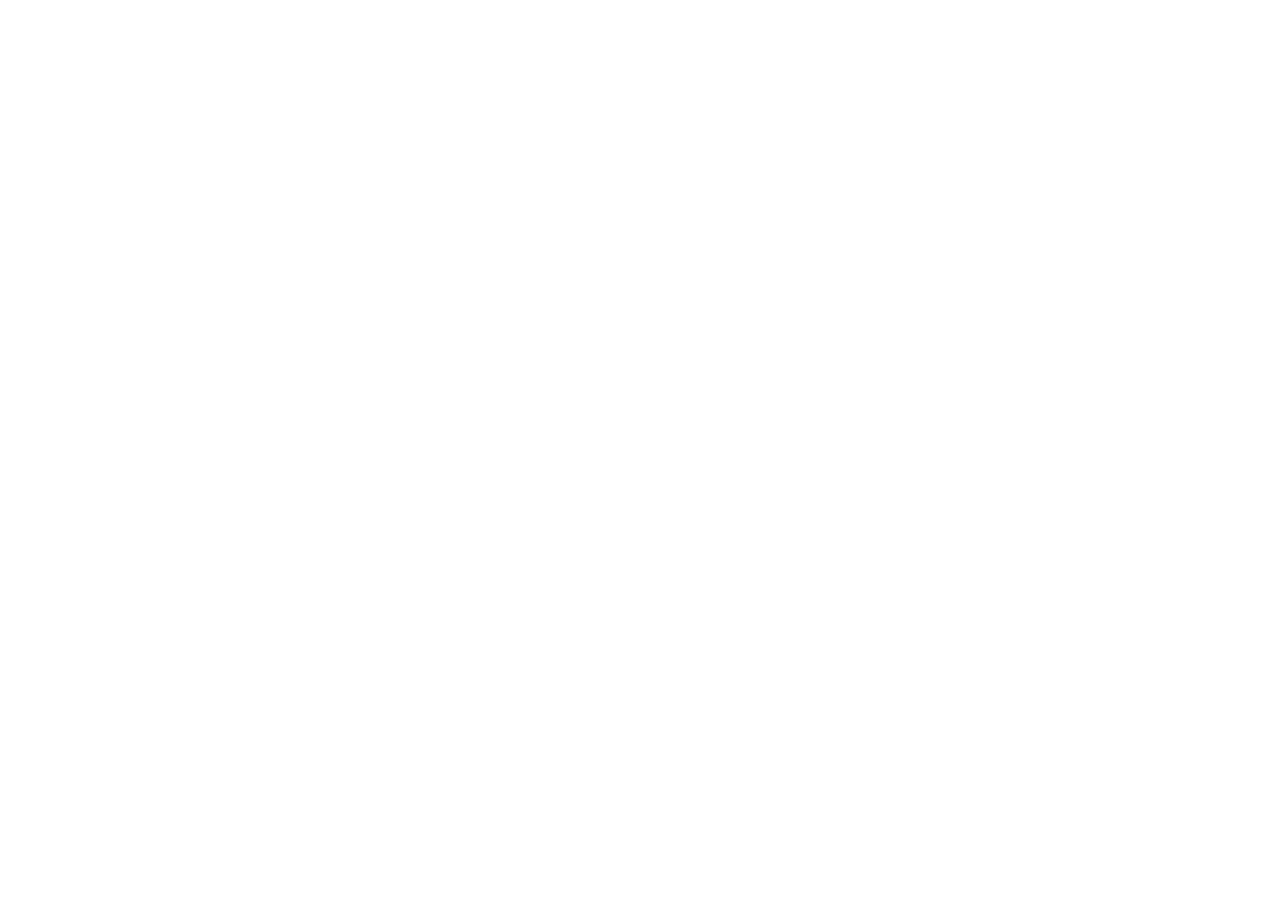
==== index.html @ 245efbb8 "init project" ====
<!DOCTYPE html>
<html lang="zh-CN">
<head>
    <meta charset="UTF-8">
    <meta name="viewport" content="width=device-width, initial-scale=1.0">
    <title>Document</title>
</head>
<body>
    
</body>
</html>
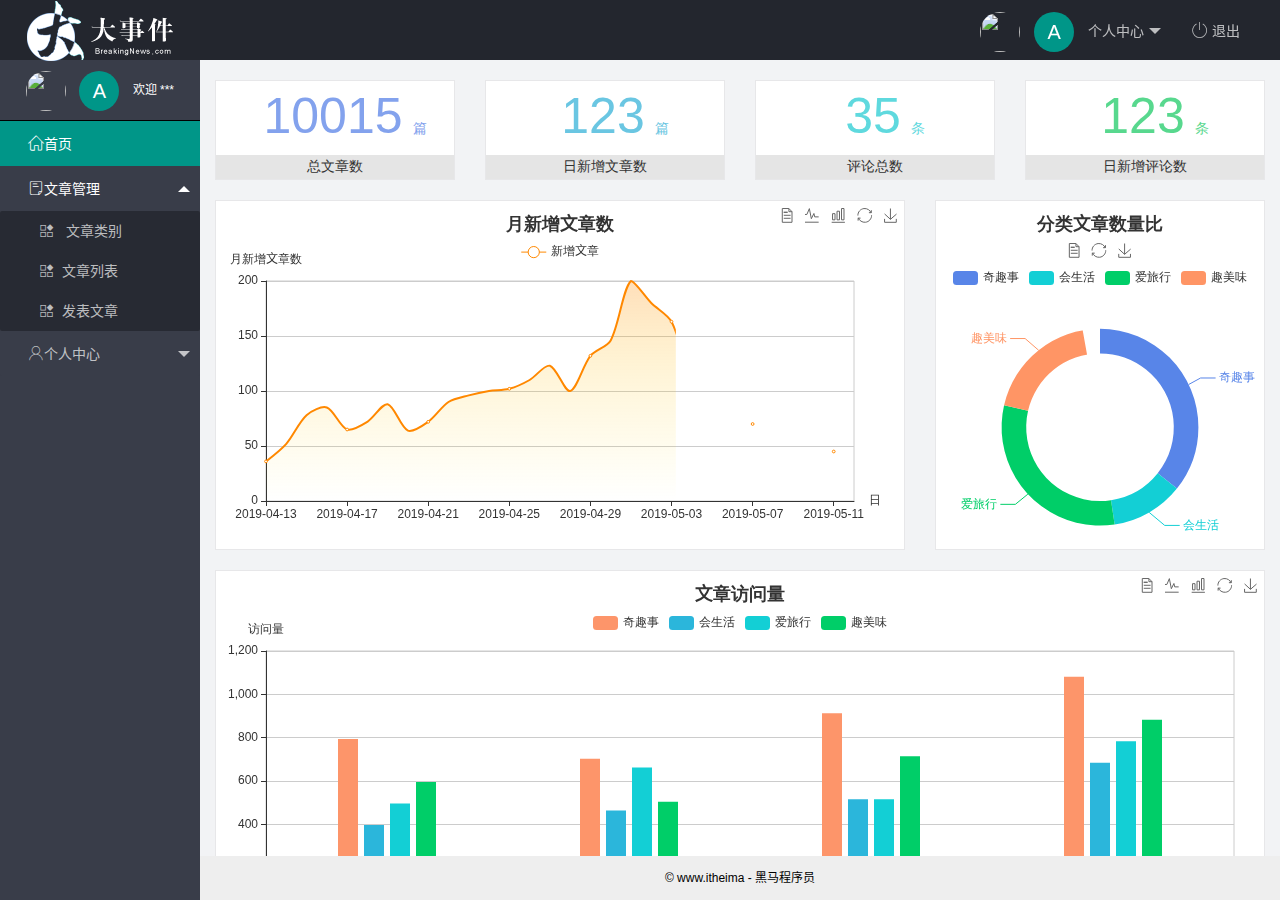
==== commit 6ec7877e: "主页完成" ====
--- a/index.html
+++ b/index.html
@@ -1,11 +1,117 @@
 <!DOCTYPE html>
 <html lang="zh-CN">
-<head>
-    <meta charset="UTF-8">
-    <meta name="viewport" content="width=device-width, initial-scale=1.0">
+  <head>
+    <meta charset="UTF-8" />
+    <meta name="viewport" content="width=device-width, initial-scale=1.0" />
     <title>Document</title>
-</head>
-<body>
-    
-</body>
-</html>+    <link rel="stylesheet" href="/assets/lib/layui/css/layui.css" />
+    <link rel="stylesheet" href="/assets/fonts/iconfont.css" />
+    <link rel="stylesheet" href="/assets/css/index.css" />
+  </head>
+  <body class="layui-layout-body">
+    <div class="layui-layout layui-layout-admin">
+      <div class="layui-header">
+        <div class="layui-logo">
+          <img src="/assets/images/logo.png" alt="" />
+        </div>
+        <!-- 头部区域（可配合layui已有的水平导航） -->
+        <ul class="layui-nav layui-layout-right">
+          <li class="layui-nav-item">
+            <a href="javascript:;" class="userinfo">
+              <img src="http://t.cn/RCzsdCq" class="layui-nav-img" />
+              <span class="user-avatar">A</span>
+              个人中心
+            </a>
+            <dl class="layui-nav-child">
+              <dd><a href="">基本资料</a></dd>
+              <dd><a href="">更换头像</a></dd>
+              <dd><a href="">重置密码</a></dd>
+            </dl>
+          </li>
+          <li class="layui-nav-item">
+            <a href="javascript:;" id="btnLogout"
+              ><span class="iconfont icon-tuichu"></span> 退出</a
+            >
+          </li>
+        </ul>
+      </div>
+
+      <div class="layui-side layui-bg-black">
+        <div class="layui-side-scroll">
+          <!-- 左侧头像区域 -->
+          <div class="userinfo">
+            <img src="http://t.cn/RCzsdCq" class="layui-nav-img" />
+            <span class="user-avatar">A</span>
+            <span id="welcome">欢迎 ***</span>
+          </div>
+          <!-- 左侧导航区域（可配合layui已有的垂直导航） -->
+          <ul class="layui-nav layui-nav-tree" lay-shrink="all">
+            <li class="layui-nav-item layui-this">
+              <a href="/home/dashboard.html" target="fm">
+                <span class="iconfont icon-home"></span>首页</a
+              >
+            </li>
+            <li class="layui-nav-item layui-nav-itemed">
+              <a class="" href="javascript:;">
+                <span class="iconfont icon-16"></span>文章管理</a
+              >
+              <dl class="layui-nav-child">
+                <dd>
+                  <a href="javascript:;">
+                    <i class="layui-icon layui-icon-app"></i> 文章类别</a
+                  >
+                </dd>
+                <dd>
+                  <a href="javascript:;"
+                    ><i class="layui-icon layui-icon-app"></i>文章列表</a
+                  >
+                </dd>
+                <dd>
+                  <a href="javascript:;"
+                    ><i class="layui-icon layui-icon-app"></i>发表文章</a
+                  >
+                </dd>
+              </dl>
+            </li>
+            <li class="layui-nav-item">
+              <a href="javascript:;">
+                <span class="iconfont icon-user"></span>个人中心</a
+              >
+              <dl class="layui-nav-child">
+                <dd>
+                  <a href="javascript:;"
+                    ><i class="layui-icon layui-icon-app"></i>基本资料</a
+                  >
+                </dd>
+                <dd>
+                  <a href="javascript:;"
+                    ><i class="layui-icon layui-icon-app"></i>更换头像</a
+                  >
+                </dd>
+                <dd>
+                  <a href="javascript:;"
+                    ><i class="layui-icon layui-icon-app"></i>重置密码</a
+                  >
+                </dd>
+              </dl>
+            </li>
+          </ul>
+        </div>
+      </div>
+
+      <div class="layui-body">
+        <!-- 内容主体区域 -->
+        <iframe name="fm" src="/home/dashboard.html" frameborder="0"></iframe>
+      </div>
+
+      <div class="layui-footer">
+        <!-- 底部固定区域 -->
+        © www.itheima - 黑马程序员
+      </div>
+    </div>
+    <script src="/assets/lib/layui/layui.all.js"></script>
+    <script src="/assets/lib/jquery.js"></script>
+    <script src="/assets/js/baseAPI.js"></script>
+    <script src="/assets/js/index.js"></script>
+  </body>
+</html>
--- a/assets/lib/layui/css/layui.css
+++ b/assets/lib/layui/css/layui.css
@@ -0,0 +1,2 @@
+/** layui-v2.5.5 MIT License By https://www.layui.com */
+ .layui-inline,img{display:inline-block;vertical-align:middle}h1,h2,h3,h4,h5,h6{font-weight:400}.layui-edge,.layui-header,.layui-inline,.layui-main{position:relative}.layui-body,.layui-edge,.layui-elip{overflow:hidden}.layui-btn,.layui-edge,.layui-inline,img{vertical-align:middle}.layui-btn,.layui-disabled,.layui-icon,.layui-unselect{-moz-user-select:none;-webkit-user-select:none;-ms-user-select:none}.layui-elip,.layui-form-checkbox span,.layui-form-pane .layui-form-label{text-overflow:ellipsis;white-space:nowrap}.layui-breadcrumb,.layui-tree-btnGroup{visibility:hidden}blockquote,body,button,dd,div,dl,dt,form,h1,h2,h3,h4,h5,h6,input,li,ol,p,pre,td,textarea,th,ul{margin:0;padding:0;-webkit-tap-highlight-color:rgba(0,0,0,0)}a:active,a:hover{outline:0}img{border:none}li{list-style:none}table{border-collapse:collapse;border-spacing:0}h4,h5,h6{font-size:100%}button,input,optgroup,option,select,textarea{font-family:inherit;font-size:inherit;font-style:inherit;font-weight:inherit;outline:0}pre{white-space:pre-wrap;white-space:-moz-pre-wrap;white-space:-pre-wrap;white-space:-o-pre-wrap;word-wrap:break-word}body{line-height:24px;font:14px Helvetica Neue,Helvetica,PingFang SC,Tahoma,Arial,sans-serif}hr{height:1px;margin:10px 0;border:0;clear:both}a{color:#333;text-decoration:none}a:hover{color:#777}a cite{font-style:normal;*cursor:pointer}.layui-border-box,.layui-border-box *{box-sizing:border-box}.layui-box,.layui-box *{box-sizing:content-box}.layui-clear{clear:both;*zoom:1}.layui-clear:after{content:'\20';clear:both;*zoom:1;display:block;height:0}.layui-inline{*display:inline;*zoom:1}.layui-edge{display:inline-block;width:0;height:0;border-width:6px;border-style:dashed;border-color:transparent}.layui-edge-top{top:-4px;border-bottom-color:#999;border-bottom-style:solid}.layui-edge-right{border-left-color:#999;border-left-style:solid}.layui-edge-bottom{top:2px;border-top-color:#999;border-top-style:solid}.layui-edge-left{border-right-color:#999;border-right-style:solid}.layui-disabled,.layui-disabled:hover{color:#d2d2d2!important;cursor:not-allowed!important}.layui-circle{border-radius:100%}.layui-show{display:block!important}.layui-hide{display:none!important}@font-face{font-family:layui-icon;src:url(../font/iconfont.eot?v=250);src:url(../font/iconfont.eot?v=250#iefix) format('embedded-opentype'),url(../font/iconfont.woff2?v=250) format('woff2'),url(../font/iconfont.woff?v=250) format('woff'),url(../font/iconfont.ttf?v=250) format('truetype'),url(../font/iconfont.svg?v=250#layui-icon) format('svg')}.layui-icon{font-family:layui-icon!important;font-size:16px;font-style:normal;-webkit-font-smoothing:antialiased;-moz-osx-font-smoothing:grayscale}.layui-icon-reply-fill:before{content:"\e611"}.layui-icon-set-fill:before{content:"\e614"}.layui-icon-menu-fill:before{content:"\e60f"}.layui-icon-search:before{content:"\e615"}.layui-icon-share:before{content:"\e641"}.layui-icon-set-sm:before{content:"\e620"}.layui-icon-engine:before{content:"\e628"}.layui-icon-close:before{content:"\1006"}.layui-icon-close-fill:before{content:"\1007"}.layui-icon-chart-screen:before{content:"\e629"}.layui-icon-star:before{content:"\e600"}.layui-icon-circle-dot:before{content:"\e617"}.layui-icon-chat:before{content:"\e606"}.layui-icon-release:before{content:"\e609"}.layui-icon-list:before{content:"\e60a"}.layui-icon-chart:before{content:"\e62c"}.layui-icon-ok-circle:before{content:"\1005"}.layui-icon-layim-theme:before{content:"\e61b"}.layui-icon-table:before{content:"\e62d"}.layui-icon-right:before{content:"\e602"}.layui-icon-left:before{content:"\e603"}.layui-icon-cart-simple:before{content:"\e698"}.layui-icon-face-cry:before{content:"\e69c"}.layui-icon-face-smile:before{content:"\e6af"}.layui-icon-survey:before{content:"\e6b2"}.layui-icon-tree:before{content:"\e62e"}.layui-icon-upload-circle:before{content:"\e62f"}.layui-icon-add-circle:before{content:"\e61f"}.layui-icon-download-circle:before{content:"\e601"}.layui-icon-templeate-1:before{content:"\e630"}.layui-icon-util:before{content:"\e631"}.layui-icon-face-surprised:before{content:"\e664"}.layui-icon-edit:before{content:"\e642"}.layui-icon-speaker:before{content:"\e645"}.layui-icon-down:before{content:"\e61a"}.layui-icon-file:before{content:"\e621"}.layui-icon-layouts:before{content:"\e632"}.layui-icon-rate-half:before{content:"\e6c9"}.layui-icon-add-circle-fine:before{content:"\e608"}.layui-icon-prev-circle:before{content:"\e633"}.layui-icon-read:before{content:"\e705"}.layui-icon-404:before{content:"\e61c"}.layui-icon-carousel:before{content:"\e634"}.layui-icon-help:before{content:"\e607"}.layui-icon-code-circle:before{content:"\e635"}.layui-icon-water:before{content:"\e636"}.layui-icon-username:before{content:"\e66f"}.layui-icon-find-fill:before{content:"\e670"}.layui-icon-about:before{content:"\e60b"}.layui-icon-location:before{content:"\e715"}.layui-icon-up:before{content:"\e619"}.layui-icon-pause:before{content:"\e651"}.layui-icon-date:before{content:"\e637"}.layui-icon-layim-uploadfile:before{content:"\e61d"}.layui-icon-delete:before{content:"\e640"}.layui-icon-play:before{content:"\e652"}.layui-icon-top:before{content:"\e604"}.layui-icon-friends:before{content:"\e612"}.layui-icon-refresh-3:before{content:"\e9aa"}.layui-icon-ok:before{content:"\e605"}.layui-icon-layer:before{content:"\e638"}.layui-icon-face-smile-fine:before{content:"\e60c"}.layui-icon-dollar:before{content:"\e659"}.layui-icon-group:before{content:"\e613"}.layui-icon-layim-download:before{content:"\e61e"}.layui-icon-picture-fine:before{content:"\e60d"}.layui-icon-link:before{content:"\e64c"}.layui-icon-diamond:before{content:"\e735"}.layui-icon-log:before{content:"\e60e"}.layui-icon-rate-solid:before{content:"\e67a"}.layui-icon-fonts-del:before{content:"\e64f"}.layui-icon-unlink:before{content:"\e64d"}.layui-icon-fonts-clear:before{content:"\e639"}.layui-icon-triangle-r:before{content:"\e623"}.layui-icon-circle:before{content:"\e63f"}.layui-icon-radio:before{content:"\e643"}.layui-icon-align-center:before{content:"\e647"}.layui-icon-align-right:before{content:"\e648"}.layui-icon-align-left:before{content:"\e649"}.layui-icon-loading-1:before{content:"\e63e"}.layui-icon-return:before{content:"\e65c"}.layui-icon-fonts-strong:before{content:"\e62b"}.layui-icon-upload:before{content:"\e67c"}.layui-icon-dialogue:before{content:"\e63a"}.layui-icon-video:before{content:"\e6ed"}.layui-icon-headset:before{content:"\e6fc"}.layui-icon-cellphone-fine:before{content:"\e63b"}.layui-icon-add-1:before{content:"\e654"}.layui-icon-face-smile-b:before{content:"\e650"}.layui-icon-fonts-html:before{content:"\e64b"}.layui-icon-form:before{content:"\e63c"}.layui-icon-cart:before{content:"\e657"}.layui-icon-camera-fill:before{content:"\e65d"}.layui-icon-tabs:before{content:"\e62a"}.layui-icon-fonts-code:before{content:"\e64e"}.layui-icon-fire:before{content:"\e756"}.layui-icon-set:before{content:"\e716"}.layui-icon-fonts-u:before{content:"\e646"}.layui-icon-triangle-d:before{content:"\e625"}.layui-icon-tips:before{content:"\e702"}.layui-icon-picture:before{content:"\e64a"}.layui-icon-more-vertical:before{content:"\e671"}.layui-icon-flag:before{content:"\e66c"}.layui-icon-loading:before{content:"\e63d"}.layui-icon-fonts-i:before{content:"\e644"}.layui-icon-refresh-1:before{content:"\e666"}.layui-icon-rmb:before{content:"\e65e"}.layui-icon-home:before{content:"\e68e"}.layui-icon-user:before{content:"\e770"}.layui-icon-notice:before{content:"\e667"}.layui-icon-login-weibo:before{content:"\e675"}.layui-icon-voice:before{content:"\e688"}.layui-icon-upload-drag:before{content:"\e681"}.layui-icon-login-qq:before{content:"\e676"}.layui-icon-snowflake:before{content:"\e6b1"}.layui-icon-file-b:before{content:"\e655"}.layui-icon-template:before{content:"\e663"}.layui-icon-auz:before{content:"\e672"}.layui-icon-console:before{content:"\e665"}.layui-icon-app:before{content:"\e653"}.layui-icon-prev:before{content:"\e65a"}.layui-icon-website:before{content:"\e7ae"}.layui-icon-next:before{content:"\e65b"}.layui-icon-component:before{content:"\e857"}.layui-icon-more:before{content:"\e65f"}.layui-icon-login-wechat:before{content:"\e677"}.layui-icon-shrink-right:before{content:"\e668"}.layui-icon-spread-left:before{content:"\e66b"}.layui-icon-camera:before{content:"\e660"}.layui-icon-note:before{content:"\e66e"}.layui-icon-refresh:before{content:"\e669"}.layui-icon-female:before{content:"\e661"}.layui-icon-male:before{content:"\e662"}.layui-icon-password:before{content:"\e673"}.layui-icon-senior:before{content:"\e674"}.layui-icon-theme:before{content:"\e66a"}.layui-icon-tread:before{content:"\e6c5"}.layui-icon-praise:before{content:"\e6c6"}.layui-icon-star-fill:before{content:"\e658"}.layui-icon-rate:before{content:"\e67b"}.layui-icon-template-1:before{content:"\e656"}.layui-icon-vercode:before{content:"\e679"}.layui-icon-cellphone:before{content:"\e678"}.layui-icon-screen-full:before{content:"\e622"}.layui-icon-screen-restore:before{content:"\e758"}.layui-icon-cols:before{content:"\e610"}.layui-icon-export:before{content:"\e67d"}.layui-icon-print:before{content:"\e66d"}.layui-icon-slider:before{content:"\e714"}.layui-icon-addition:before{content:"\e624"}.layui-icon-subtraction:before{content:"\e67e"}.layui-icon-service:before{content:"\e626"}.layui-icon-transfer:before{content:"\e691"}.layui-main{width:1140px;margin:0 auto}.layui-header{z-index:1000;height:60px}.layui-header a:hover{transition:all .5s;-webkit-transition:all .5s}.layui-side{position:fixed;left:0;top:0;bottom:0;z-index:999;width:200px;overflow-x:hidden}.layui-side-scroll{position:relative;width:220px;height:100%;overflow-x:hidden}.layui-body{position:absolute;left:200px;right:0;top:0;bottom:0;z-index:998;width:auto;overflow-y:auto;box-sizing:border-box}.layui-layout-body{overflow:hidden}.layui-layout-admin .layui-header{background-color:#23262E}.layui-layout-admin .layui-side{top:60px;width:200px;overflow-x:hidden}.layui-layout-admin .layui-body{position:fixed;top:60px;bottom:44px}.layui-layout-admin .layui-main{width:auto;margin:0 15px}.layui-layout-admin .layui-footer{position:fixed;left:200px;right:0;bottom:0;height:44px;line-height:44px;padding:0 15px;background-color:#eee}.layui-layout-admin .layui-logo{position:absolute;left:0;top:0;width:200px;height:100%;line-height:60px;text-align:center;color:#009688;font-size:16px}.layui-layout-admin .layui-header .layui-nav{background:0 0}.layui-layout-left{position:absolute!important;left:200px;top:0}.layui-layout-right{position:absolute!important;right:0;top:0}.layui-container{position:relative;margin:0 auto;padding:0 15px;box-sizing:border-box}.layui-fluid{position:relative;margin:0 auto;padding:0 15px}.layui-row:after,.layui-row:before{content:'';display:block;clear:both}.layui-col-lg1,.layui-col-lg10,.layui-col-lg11,.layui-col-lg12,.layui-col-lg2,.layui-col-lg3,.layui-col-lg4,.layui-col-lg5,.layui-col-lg6,.layui-col-lg7,.layui-col-lg8,.layui-col-lg9,.layui-col-md1,.layui-col-md10,.layui-col-md11,.layui-col-md12,.layui-col-md2,.layui-col-md3,.layui-col-md4,.layui-col-md5,.layui-col-md6,.layui-col-md7,.layui-col-md8,.layui-col-md9,.layui-col-sm1,.layui-col-sm10,.layui-col-sm11,.layui-col-sm12,.layui-col-sm2,.layui-col-sm3,.layui-col-sm4,.layui-col-sm5,.layui-col-sm6,.layui-col-sm7,.layui-col-sm8,.layui-col-sm9,.layui-col-xs1,.layui-col-xs10,.layui-col-xs11,.layui-col-xs12,.layui-col-xs2,.layui-col-xs3,.layui-col-xs4,.layui-col-xs5,.layui-col-xs6,.layui-col-xs7,.layui-col-xs8,.layui-col-xs9{position:relative;display:block;box-sizing:border-box}.layui-col-xs1,.layui-col-xs10,.layui-col-xs11,.layui-col-xs12,.layui-col-xs2,.layui-col-xs3,.layui-col-xs4,.layui-col-xs5,.layui-col-xs6,.layui-col-xs7,.layui-col-xs8,.layui-col-xs9{float:left}.layui-col-xs1{width:8.33333333%}.layui-col-xs2{width:16.66666667%}.layui-col-xs3{width:25%}.layui-col-xs4{width:33.33333333%}.layui-col-xs5{width:41.66666667%}.layui-col-xs6{width:50%}.layui-col-xs7{width:58.33333333%}.layui-col-xs8{width:66.66666667%}.layui-col-xs9{width:75%}.layui-col-xs10{width:83.33333333%}.layui-col-xs11{width:91.66666667%}.layui-col-xs12{width:100%}.layui-col-xs-offset1{margin-left:8.33333333%}.layui-col-xs-offset2{margin-left:16.66666667%}.layui-col-xs-offset3{margin-left:25%}.layui-col-xs-offset4{margin-left:33.33333333%}.layui-col-xs-offset5{margin-left:41.66666667%}.layui-col-xs-offset6{margin-left:50%}.layui-col-xs-offset7{margin-left:58.33333333%}.layui-col-xs-offset8{margin-left:66.66666667%}.layui-col-xs-offset9{margin-left:75%}.layui-col-xs-offset10{margin-left:83.33333333%}.layui-col-xs-offset11{margin-left:91.66666667%}.layui-col-xs-offset12{margin-left:100%}@media screen and (max-width:768px){.layui-hide-xs{display:none!important}.layui-show-xs-block{display:block!important}.layui-show-xs-inline{display:inline!important}.layui-show-xs-inline-block{display:inline-block!important}}@media screen and (min-width:768px){.layui-container{width:750px}.layui-hide-sm{display:none!important}.layui-show-sm-block{display:block!important}.layui-show-sm-inline{display:inline!important}.layui-show-sm-inline-block{display:inline-block!important}.layui-col-sm1,.layui-col-sm10,.layui-col-sm11,.layui-col-sm12,.layui-col-sm2,.layui-col-sm3,.layui-col-sm4,.layui-col-sm5,.layui-col-sm6,.layui-col-sm7,.layui-col-sm8,.layui-col-sm9{float:left}.layui-col-sm1{width:8.33333333%}.layui-col-sm2{width:16.66666667%}.layui-col-sm3{width:25%}.layui-col-sm4{width:33.33333333%}.layui-col-sm5{width:41.66666667%}.layui-col-sm6{width:50%}.layui-col-sm7{width:58.33333333%}.layui-col-sm8{width:66.66666667%}.layui-col-sm9{width:75%}.layui-col-sm10{width:83.33333333%}.layui-col-sm11{width:91.66666667%}.layui-col-sm12{width:100%}.layui-col-sm-offset1{margin-left:8.33333333%}.layui-col-sm-offset2{margin-left:16.66666667%}.layui-col-sm-offset3{margin-left:25%}.layui-col-sm-offset4{margin-left:33.33333333%}.layui-col-sm-offset5{margin-left:41.66666667%}.layui-col-sm-offset6{margin-left:50%}.layui-col-sm-offset7{margin-left:58.33333333%}.layui-col-sm-offset8{margin-left:66.66666667%}.layui-col-sm-offset9{margin-left:75%}.layui-col-sm-offset10{margin-left:83.33333333%}.layui-col-sm-offset11{margin-left:91.66666667%}.layui-col-sm-offset12{margin-left:100%}}@media screen and (min-width:992px){.layui-container{width:970px}.layui-hide-md{display:none!important}.layui-show-md-block{display:block!important}.layui-show-md-inline{display:inline!important}.layui-show-md-inline-block{display:inline-block!important}.layui-col-md1,.layui-col-md10,.layui-col-md11,.layui-col-md12,.layui-col-md2,.layui-col-md3,.layui-col-md4,.layui-col-md5,.layui-col-md6,.layui-col-md7,.layui-col-md8,.layui-col-md9{float:left}.layui-col-md1{width:8.33333333%}.layui-col-md2{width:16.66666667%}.layui-col-md3{width:25%}.layui-col-md4{width:33.33333333%}.layui-col-md5{width:41.66666667%}.layui-col-md6{width:50%}.layui-col-md7{width:58.33333333%}.layui-col-md8{width:66.66666667%}.layui-col-md9{width:75%}.layui-col-md10{width:83.33333333%}.layui-col-md11{width:91.66666667%}.layui-col-md12{width:100%}.layui-col-md-offset1{margin-left:8.33333333%}.layui-col-md-offset2{margin-left:16.66666667%}.layui-col-md-offset3{margin-left:25%}.layui-col-md-offset4{margin-left:33.33333333%}.layui-col-md-offset5{margin-left:41.66666667%}.layui-col-md-offset6{margin-left:50%}.layui-col-md-offset7{margin-left:58.33333333%}.layui-col-md-offset8{margin-left:66.66666667%}.layui-col-md-offset9{margin-left:75%}.layui-col-md-offset10{margin-left:83.33333333%}.layui-col-md-offset11{margin-left:91.66666667%}.layui-col-md-offset12{margin-left:100%}}@media screen and (min-width:1200px){.layui-container{width:1170px}.layui-hide-lg{display:none!important}.layui-show-lg-block{display:block!important}.layui-show-lg-inline{display:inline!important}.layui-show-lg-inline-block{display:inline-block!important}.layui-col-lg1,.layui-col-lg10,.layui-col-lg11,.layui-col-lg12,.layui-col-lg2,.layui-col-lg3,.layui-col-lg4,.layui-col-lg5,.layui-col-lg6,.layui-col-lg7,.layui-col-lg8,.layui-col-lg9{float:left}.layui-col-lg1{width:8.33333333%}.layui-col-lg2{width:16.66666667%}.layui-col-lg3{width:25%}.layui-col-lg4{width:33.33333333%}.layui-col-lg5{width:41.66666667%}.layui-col-lg6{width:50%}.layui-col-lg7{width:58.33333333%}.layui-col-lg8{width:66.66666667%}.layui-col-lg9{width:75%}.layui-col-lg10{width:83.33333333%}.layui-col-lg11{width:91.66666667%}.layui-col-lg12{width:100%}.layui-col-lg-offset1{margin-left:8.33333333%}.layui-col-lg-offset2{margin-left:16.66666667%}.layui-col-lg-offset3{margin-left:25%}.layui-col-lg-offset4{margin-left:33.33333333%}.layui-col-lg-offset5{margin-left:41.66666667%}.layui-col-lg-offset6{margin-left:50%}.layui-col-lg-offset7{margin-left:58.33333333%}.layui-col-lg-offset8{margin-left:66.66666667%}.layui-col-lg-offset9{margin-left:75%}.layui-col-lg-offset10{margin-left:83.33333333%}.layui-col-lg-offset11{margin-left:91.66666667%}.layui-col-lg-offset12{margin-left:100%}}.layui-col-space1{margin:-.5px}.layui-col-space1>*{padding:.5px}.layui-col-space3{margin:-1.5px}.layui-col-space3>*{padding:1.5px}.layui-col-space5{margin:-2.5px}.layui-col-space5>*{padding:2.5px}.layui-col-space8{margin:-3.5px}.layui-col-space8>*{padding:3.5px}.layui-col-space10{margin:-5px}.layui-col-space10>*{padding:5px}.layui-col-space12{margin:-6px}.layui-col-space12>*{padding:6px}.layui-col-space15{margin:-7.5px}.layui-col-space15>*{padding:7.5px}.layui-col-space18{margin:-9px}.layui-col-space18>*{padding:9px}.layui-col-space20{margin:-10px}.layui-col-space20>*{padding:10px}.layui-col-space22{margin:-11px}.layui-col-space22>*{padding:11px}.layui-col-space25{margin:-12.5px}.layui-col-space25>*{padding:12.5px}.layui-col-space30{margin:-15px}.layui-col-space30>*{padding:15px}.layui-btn,.layui-input,.layui-select,.layui-textarea,.layui-upload-button{outline:0;-webkit-appearance:none;transition:all .3s;-webkit-transition:all .3s;box-sizing:border-box}.layui-elem-quote{margin-bottom:10px;padding:15px;line-height:22px;border-left:5px solid #009688;border-radius:0 2px 2px 0;background-color:#f2f2f2}.layui-quote-nm{border-style:solid;border-width:1px 1px 1px 5px;background:0 0}.layui-elem-field{margin-bottom:10px;padding:0;border-width:1px;border-style:solid}.layui-elem-field legend{margin-left:20px;padding:0 10px;font-size:20px;font-weight:300}.layui-field-title{margin:10px 0 20px;border-width:1px 0 0}.layui-field-box{padding:10px 15px}.layui-field-title .layui-field-box{padding:10px 0}.layui-progress{position:relative;height:6px;border-radius:20px;background-color:#e2e2e2}.layui-progress-bar{position:absolute;left:0;top:0;width:0;max-width:100%;height:6px;border-radius:20px;text-align:right;background-color:#5FB878;transition:all .3s;-webkit-transition:all .3s}.layui-progress-big,.layui-progress-big .layui-progress-bar{height:18px;line-height:18px}.layui-progress-text{position:relative;top:-20px;line-height:18px;font-size:12px;color:#666}.layui-progress-big .layui-progress-text{position:static;padding:0 10px;color:#fff}.layui-collapse{border-width:1px;border-style:solid;border-radius:2px}.layui-colla-content,.layui-colla-item{border-top-width:1px;border-top-style:solid}.layui-colla-item:first-child{border-top:none}.layui-colla-title{position:relative;height:42px;line-height:42px;padding:0 15px 0 35px;color:#333;background-color:#f2f2f2;cursor:pointer;font-size:14px;overflow:hidden}.layui-colla-content{display:none;padding:10px 15px;line-height:22px;color:#666}.layui-colla-icon{position:absolute;left:15px;top:0;font-size:14px}.layui-card{margin-bottom:15px;border-radius:2px;background-color:#fff;box-shadow:0 1px 2px 0 rgba(0,0,0,.05)}.layui-card:last-child{margin-bottom:0}.layui-card-header{position:relative;height:42px;line-height:42px;padding:0 15px;border-bottom:1px solid #f6f6f6;color:#333;border-radius:2px 2px 0 0;font-size:14px}.layui-bg-black,.layui-bg-blue,.layui-bg-cyan,.layui-bg-green,.layui-bg-orange,.layui-bg-red{color:#fff!important}.layui-card-body{position:relative;padding:10px 15px;line-height:24px}.layui-card-body[pad15]{padding:15px}.layui-card-body[pad20]{padding:20px}.layui-card-body .layui-table{margin:5px 0}.layui-card .layui-tab{margin:0}.layui-panel-window{position:relative;padding:15px;border-radius:0;border-top:5px solid #E6E6E6;background-color:#fff}.layui-auxiliar-moving{position:fixed;left:0;right:0;top:0;bottom:0;width:100%;height:100%;background:0 0;z-index:9999999999}.layui-form-label,.layui-form-mid,.layui-form-select,.layui-input-block,.layui-input-inline,.layui-textarea{position:relative}.layui-bg-red{background-color:#FF5722!important}.layui-bg-orange{background-color:#FFB800!important}.layui-bg-green{background-color:#009688!important}.layui-bg-cyan{background-color:#2F4056!important}.layui-bg-blue{background-color:#1E9FFF!important}.layui-bg-black{background-color:#393D49!important}.layui-bg-gray{background-color:#eee!important;color:#666!important}.layui-badge-rim,.layui-colla-content,.layui-colla-item,.layui-collapse,.layui-elem-field,.layui-form-pane .layui-form-item[pane],.layui-form-pane .layui-form-label,.layui-input,.layui-layedit,.layui-layedit-tool,.layui-quote-nm,.layui-select,.layui-tab-bar,.layui-tab-card,.layui-tab-title,.layui-tab-title .layui-this:after,.layui-textarea{border-color:#e6e6e6}.layui-timeline-item:before,hr{background-color:#e6e6e6}.layui-text{line-height:22px;font-size:14px;color:#666}.layui-text h1,.layui-text h2,.layui-text h3{font-weight:500;color:#333}.layui-text h1{font-size:30px}.layui-text h2{font-size:24px}.layui-text h3{font-size:18px}.layui-text a:not(.layui-btn){color:#01AAED}.layui-text a:not(.layui-btn):hover{text-decoration:underline}.layui-text ul{padding:5px 0 5px 15px}.layui-text ul li{margin-top:5px;list-style-type:disc}.layui-text em,.layui-word-aux{color:#999!important;padding:0 5px!important}.layui-btn{display:inline-block;height:38px;line-height:38px;padding:0 18px;background-color:#009688;color:#fff;white-space:nowrap;text-align:center;font-size:14px;border:none;border-radius:2px;cursor:pointer}.layui-btn:hover{opacity:.8;filter:alpha(opacity=80);color:#fff}.layui-btn:active{opacity:1;filter:alpha(opacity=100)}.layui-btn+.layui-btn{margin-left:10px}.layui-btn-container{font-size:0}.layui-btn-container .layui-btn{margin-right:10px;margin-bottom:10px}.layui-btn-container .layui-btn+.layui-btn{margin-left:0}.layui-table .layui-btn-container .layui-btn{margin-bottom:9px}.layui-btn-radius{border-radius:100px}.layui-btn .layui-icon{margin-right:3px;font-size:18px;vertical-align:bottom;vertical-align:middle\9}.layui-btn-primary{border:1px solid #C9C9C9;background-color:#fff;color:#555}.layui-btn-primary:hover{border-color:#009688;color:#333}.layui-btn-normal{background-color:#1E9FFF}.layui-btn-warm{background-color:#FFB800}.layui-btn-danger{background-color:#FF5722}.layui-btn-checked{background-color:#5FB878}.layui-btn-disabled,.layui-btn-disabled:active,.layui-btn-disabled:hover{border:1px solid #e6e6e6;background-color:#FBFBFB;color:#C9C9C9;cursor:not-allowed;opacity:1}.layui-btn-lg{height:44px;line-height:44px;padding:0 25px;font-size:16px}.layui-btn-sm{height:30px;line-height:30px;padding:0 10px;font-size:12px}.layui-btn-sm i{font-size:16px!important}.layui-btn-xs{height:22px;line-height:22px;padding:0 5px;font-size:12px}.layui-btn-xs i{font-size:14px!important}.layui-btn-group{display:inline-block;vertical-align:middle;font-size:0}.layui-btn-group .layui-btn{margin-left:0!important;margin-right:0!important;border-left:1px solid rgba(255,255,255,.5);border-radius:0}.layui-btn-group .layui-btn-primary{border-left:none}.layui-btn-group .layui-btn-primary:hover{border-color:#C9C9C9;color:#009688}.layui-btn-group .layui-btn:first-child{border-left:none;border-radius:2px 0 0 2px}.layui-btn-group .layui-btn-primary:first-child{border-left:1px solid #c9c9c9}.layui-btn-group .layui-btn:last-child{border-radius:0 2px 2px 0}.layui-btn-group .layui-btn+.layui-btn{margin-left:0}.layui-btn-group+.layui-btn-group{margin-left:10px}.layui-btn-fluid{width:100%}.layui-input,.layui-select,.layui-textarea{height:38px;line-height:1.3;line-height:38px\9;border-width:1px;border-style:solid;background-color:#fff;border-radius:2px}.layui-input::-webkit-input-placeholder,.layui-select::-webkit-input-placeholder,.layui-textarea::-webkit-input-placeholder{line-height:1.3}.layui-input,.layui-textarea{display:block;width:100%;padding-left:10px}.layui-input:hover,.layui-textarea:hover{border-color:#D2D2D2!important}.layui-input:focus,.layui-textarea:focus{border-color:#C9C9C9!important}.layui-textarea{min-height:100px;height:auto;line-height:20px;padding:6px 10px;resize:vertical}.layui-select{padding:0 10px}.layui-form input[type=checkbox],.layui-form input[type=radio],.layui-form select{display:none}.layui-form [lay-ignore]{display:initial}.layui-form-item{margin-bottom:15px;clear:both;*zoom:1}.layui-form-item:after{content:'\20';clear:both;*zoom:1;display:block;height:0}.layui-form-label{float:left;display:block;padding:9px 15px;width:80px;font-weight:400;line-height:20px;text-align:right}.layui-form-label-col{display:block;float:none;padding:9px 0;line-height:20px;text-align:left}.layui-form-item .layui-inline{margin-bottom:5px;margin-right:10px}.layui-input-block{margin-left:110px;min-height:36px}.layui-input-inline{display:inline-block;vertical-align:middle}.layui-form-item .layui-input-inline{float:left;width:190px;margin-right:10px}.layui-form-text .layui-input-inline{width:auto}.layui-form-mid{float:left;display:block;padding:9px 0!important;line-height:20px;margin-right:10px}.layui-form-danger+.layui-form-select .layui-input,.layui-form-danger:focus{border-color:#FF5722!important}.layui-form-select .layui-input{padding-right:30px;cursor:pointer}.layui-form-select .layui-edge{position:absolute;right:10px;top:50%;margin-top:-3px;cursor:pointer;border-width:6px;border-top-color:#c2c2c2;border-top-style:solid;transition:all .3s;-webkit-transition:all .3s}.layui-form-select dl{display:none;position:absolute;left:0;top:42px;padding:5px 0;z-index:899;min-width:100%;border:1px solid #d2d2d2;max-height:300px;overflow-y:auto;background-color:#fff;border-radius:2px;box-shadow:0 2px 4px rgba(0,0,0,.12);box-sizing:border-box}.layui-form-select dl dd,.layui-form-select dl dt{padding:0 10px;line-height:36px;white-space:nowrap;overflow:hidden;text-overflow:ellipsis}.layui-form-select dl dt{font-size:12px;color:#999}.layui-form-select dl dd{cursor:pointer}.layui-form-select dl dd:hover{background-color:#f2f2f2;-webkit-transition:.5s all;transition:.5s all}.layui-form-select .layui-select-group dd{padding-left:20px}.layui-form-select dl dd.layui-select-tips{padding-left:10px!important;color:#999}.layui-form-select dl dd.layui-this{background-color:#5FB878;color:#fff}.layui-form-checkbox,.layui-form-select dl dd.layui-disabled{background-color:#fff}.layui-form-selected dl{display:block}.layui-form-checkbox,.layui-form-checkbox *,.layui-form-switch{display:inline-block;vertical-align:middle}.layui-form-selected .layui-edge{margin-top:-9px;-webkit-transform:rotate(180deg);transform:rotate(180deg);margin-top:-3px\9}:root .layui-form-selected .layui-edge{margin-top:-9px\0/IE9}.layui-form-selectup dl{top:auto;bottom:42px}.layui-select-none{margin:5px 0;text-align:center;color:#999}.layui-select-disabled .layui-disabled{border-color:#eee!important}.layui-select-disabled .layui-edge{border-top-color:#d2d2d2}.layui-form-checkbox{position:relative;height:30px;line-height:30px;margin-right:10px;padding-right:30px;cursor:pointer;font-size:0;-webkit-transition:.1s linear;transition:.1s linear;box-sizing:border-box}.layui-form-checkbox span{padding:0 10px;height:100%;font-size:14px;border-radius:2px 0 0 2px;background-color:#d2d2d2;color:#fff;overflow:hidden}.layui-form-checkbox:hover span{background-color:#c2c2c2}.layui-form-checkbox i{position:absolute;right:0;top:0;width:30px;height:28px;border:1px solid #d2d2d2;border-left:none;border-radius:0 2px 2px 0;color:#fff;font-size:20px;text-align:center}.layui-form-checkbox:hover i{border-color:#c2c2c2;color:#c2c2c2}.layui-form-checked,.layui-form-checked:hover{border-color:#5FB878}.layui-form-checked span,.layui-form-checked:hover span{background-color:#5FB878}.layui-form-checked i,.layui-form-checked:hover i{color:#5FB878}.layui-form-item .layui-form-checkbox{margin-top:4px}.layui-form-checkbox[lay-skin=primary]{height:auto!important;line-height:normal!important;min-width:18px;min-height:18px;border:none!important;margin-right:0;padding-left:28px;padding-right:0;background:0 0}.layui-form-checkbox[lay-skin=primary] span{padding-left:0;padding-right:15px;line-height:18px;background:0 0;color:#666}.layui-form-checkbox[lay-skin=primary] i{right:auto;left:0;width:16px;height:16px;line-height:16px;border:1px solid #d2d2d2;font-size:12px;border-radius:2px;background-color:#fff;-webkit-transition:.1s linear;transition:.1s linear}.layui-form-checkbox[lay-skin=primary]:hover i{border-color:#5FB878;color:#fff}.layui-form-checked[lay-skin=primary] i{border-color:#5FB878!important;background-color:#5FB878;color:#fff}.layui-checkbox-disbaled[lay-skin=primary] span{background:0 0!important;color:#c2c2c2}.layui-checkbox-disbaled[lay-skin=primary]:hover i{border-color:#d2d2d2}.layui-form-item .layui-form-checkbox[lay-skin=primary]{margin-top:10px}.layui-form-switch{position:relative;height:22px;line-height:22px;min-width:35px;padding:0 5px;margin-top:8px;border:1px solid #d2d2d2;border-radius:20px;cursor:pointer;background-color:#fff;-webkit-transition:.1s linear;transition:.1s linear}.layui-form-switch i{position:absolute;left:5px;top:3px;width:16px;height:16px;border-radius:20px;background-color:#d2d2d2;-webkit-transition:.1s linear;transition:.1s linear}.layui-form-switch em{position:relative;top:0;width:25px;margin-left:21px;padding:0!important;text-align:center!important;color:#999!important;font-style:normal!important;font-size:12px}.layui-form-onswitch{border-color:#5FB878;background-color:#5FB878}.layui-checkbox-disbaled,.layui-checkbox-disbaled i{border-color:#e2e2e2!important}.layui-form-onswitch i{left:100%;margin-left:-21px;background-color:#fff}.layui-form-onswitch em{margin-left:5px;margin-right:21px;color:#fff!important}.layui-checkbox-disbaled span{background-color:#e2e2e2!important}.layui-checkbox-disbaled:hover i{color:#fff!important}[lay-radio]{display:none}.layui-form-radio,.layui-form-radio *{display:inline-block;vertical-align:middle}.layui-form-radio{line-height:28px;margin:6px 10px 0 0;padding-right:10px;cursor:pointer;font-size:0}.layui-form-radio *{font-size:14px}.layui-form-radio>i{margin-right:8px;font-size:22px;color:#c2c2c2}.layui-form-radio>i:hover,.layui-form-radioed>i{color:#5FB878}.layui-radio-disbaled>i{color:#e2e2e2!important}.layui-form-pane .layui-form-label{width:110px;padding:8px 15px;height:38px;line-height:20px;border-width:1px;border-style:solid;border-radius:2px 0 0 2px;text-align:center;background-color:#FBFBFB;overflow:hidden;box-sizing:border-box}.layui-form-pane .layui-input-inline{margin-left:-1px}.layui-form-pane .layui-input-block{margin-left:110px;left:-1px}.layui-form-pane .layui-input{border-radius:0 2px 2px 0}.layui-form-pane .layui-form-text .layui-form-label{float:none;width:100%;border-radius:2px;box-sizing:border-box;text-align:left}.layui-form-pane .layui-form-text .layui-input-inline{display:block;margin:0;top:-1px;clear:both}.layui-form-pane .layui-form-text .layui-input-block{margin:0;left:0;top:-1px}.layui-form-pane .layui-form-text .layui-textarea{min-height:100px;border-radius:0 0 2px 2px}.layui-form-pane .layui-form-checkbox{margin:4px 0 4px 10px}.layui-form-pane .layui-form-radio,.layui-form-pane .layui-form-switch{margin-top:6px;margin-left:10px}.layui-form-pane .layui-form-item[pane]{position:relative;border-width:1px;border-style:solid}.layui-form-pane .layui-form-item[pane] .layui-form-label{position:absolute;left:0;top:0;height:100%;border-width:0 1px 0 0}.layui-form-pane .layui-form-item[pane] .layui-input-inline{margin-left:110px}@media screen and (max-width:450px){.layui-form-item .layui-form-label{text-overflow:ellipsis;overflow:hidden;white-space:nowrap}.layui-form-item .layui-inline{display:block;margin-right:0;margin-bottom:20px;clear:both}.layui-form-item .layui-inline:after{content:'\20';clear:both;display:block;height:0}.layui-form-item .layui-input-inline{display:block;float:none;left:-3px;width:auto;margin:0 0 10px 112px}.layui-form-item .layui-input-inline+.layui-form-mid{margin-left:110px;top:-5px;padding:0}.layui-form-item .layui-form-checkbox{margin-right:5px;margin-bottom:5px}}.layui-layedit{border-width:1px;border-style:solid;border-radius:2px}.layui-layedit-tool{padding:3px 5px;border-bottom-width:1px;border-bottom-style:solid;font-size:0}.layedit-tool-fixed{position:fixed;top:0;border-top:1px solid #e2e2e2}.layui-layedit-tool .layedit-tool-mid,.layui-layedit-tool .layui-icon{display:inline-block;vertical-align:middle;text-align:center;font-size:14px}.layui-layedit-tool .layui-icon{position:relative;width:32px;height:30px;line-height:30px;margin:3px 5px;color:#777;cursor:pointer;border-radius:2px}.layui-layedit-tool .layui-icon:hover{color:#393D49}.layui-layedit-tool .layui-icon:active{color:#000}.layui-layedit-tool .layedit-tool-active{background-color:#e2e2e2;color:#000}.layui-layedit-tool .layui-disabled,.layui-layedit-tool .layui-disabled:hover{color:#d2d2d2;cursor:not-allowed}.layui-layedit-tool .layedit-tool-mid{width:1px;height:18px;margin:0 10px;background-color:#d2d2d2}.layedit-tool-html{width:50px!important;font-size:30px!important}.layedit-tool-b,.layedit-tool-code,.layedit-tool-help{font-size:16px!important}.layedit-tool-d,.layedit-tool-face,.layedit-tool-image,.layedit-tool-unlink{font-size:18px!important}.layedit-tool-image input{position:absolute;font-size:0;left:0;top:0;width:100%;height:100%;opacity:.01;filter:Alpha(opacity=1);cursor:pointer}.layui-layedit-iframe iframe{display:block;width:100%}#LAY_layedit_code{overflow:hidden}.layui-laypage{display:inline-block;*display:inline;*zoom:1;vertical-align:middle;margin:10px 0;font-size:0}.layui-laypage>a:first-child,.layui-laypage>a:first-child em{border-radius:2px 0 0 2px}.layui-laypage>a:last-child,.layui-laypage>a:last-child em{border-radius:0 2px 2px 0}.layui-laypage>:first-child{margin-left:0!important}.layui-laypage>:last-child{margin-right:0!important}.layui-laypage a,.layui-laypage button,.layui-laypage input,.layui-laypage select,.layui-laypage span{border:1px solid #e2e2e2}.layui-laypage a,.layui-laypage span{display:inline-block;*display:inline;*zoom:1;vertical-align:middle;padding:0 15px;height:28px;line-height:28px;margin:0 -1px 5px 0;background-color:#fff;color:#333;font-size:12px}.layui-flow-more a *,.layui-laypage input,.layui-table-view select[lay-ignore]{display:inline-block}.layui-laypage a:hover{color:#009688}.layui-laypage em{font-style:normal}.layui-laypage .layui-laypage-spr{color:#999;font-weight:700}.layui-laypage a{text-decoration:none}.layui-laypage .layui-laypage-curr{position:relative}.layui-laypage .layui-laypage-curr em{position:relative;color:#fff}.layui-laypage .layui-laypage-curr .layui-laypage-em{position:absolute;left:-1px;top:-1px;padding:1px;width:100%;height:100%;background-color:#009688}.layui-laypage-em{border-radius:2px}.layui-laypage-next em,.layui-laypage-prev em{font-family:Sim sun;font-size:16px}.layui-laypage .layui-laypage-count,.layui-laypage .layui-laypage-limits,.layui-laypage .layui-laypage-refresh,.layui-laypage .layui-laypage-skip{margin-left:10px;margin-right:10px;padding:0;border:none}.layui-laypage .layui-laypage-limits,.layui-laypage .layui-laypage-refresh{vertical-align:top}.layui-laypage .layui-laypage-refresh i{font-size:18px;cursor:pointer}.layui-laypage select{height:22px;padding:3px;border-radius:2px;cursor:pointer}.layui-laypage .layui-laypage-skip{height:30px;line-height:30px;color:#999}.layui-laypage button,.layui-laypage input{height:30px;line-height:30px;border-radius:2px;vertical-align:top;background-color:#fff;box-sizing:border-box}.layui-laypage input{width:40px;margin:0 10px;padding:0 3px;text-align:center}.layui-laypage input:focus,.layui-laypage select:focus{border-color:#009688!important}.layui-laypage button{margin-left:10px;padding:0 10px;cursor:pointer}.layui-table,.layui-table-view{margin:10px 0}.layui-flow-more{margin:10px 0;text-align:center;color:#999;font-size:14px}.layui-flow-more a{height:32px;line-height:32px}.layui-flow-more a *{vertical-align:top}.layui-flow-more a cite{padding:0 20px;border-radius:3px;background-color:#eee;color:#333;font-style:normal}.layui-flow-more a cite:hover{opacity:.8}.layui-flow-more a i{font-size:30px;color:#737383}.layui-table{width:100%;background-color:#fff;color:#666}.layui-table tr{transition:all .3s;-webkit-transition:all .3s}.layui-table th{text-align:left;font-weight:400}.layui-table tbody tr:hover,.layui-table thead tr,.layui-table-click,.layui-table-header,.layui-table-hover,.layui-table-mend,.layui-table-patch,.layui-table-tool,.layui-table-total,.layui-table-total tr,.layui-table[lay-even] tr:nth-child(even){background-color:#f2f2f2}.layui-table td,.layui-table th,.layui-table-col-set,.layui-table-fixed-r,.layui-table-grid-down,.layui-table-header,.layui-table-page,.layui-table-tips-main,.layui-table-tool,.layui-table-total,.layui-table-view,.layui-table[lay-skin=line],.layui-table[lay-skin=row]{border-width:1px;border-style:solid;border-color:#e6e6e6}.layui-table td,.layui-table th{position:relative;padding:9px 15px;min-height:20px;line-height:20px;font-size:14px}.layui-table[lay-skin=line] td,.layui-table[lay-skin=line] th{border-width:0 0 1px}.layui-table[lay-skin=row] td,.layui-table[lay-skin=row] th{border-width:0 1px 0 0}.layui-table[lay-skin=nob] td,.layui-table[lay-skin=nob] th{border:none}.layui-table img{max-width:100px}.layui-table[lay-size=lg] td,.layui-table[lay-size=lg] th{padding:15px 30px}.layui-table-view .layui-table[lay-size=lg] .layui-table-cell{height:40px;line-height:40px}.layui-table[lay-size=sm] td,.layui-table[lay-size=sm] th{font-size:12px;padding:5px 10px}.layui-table-view .layui-table[lay-size=sm] .layui-table-cell{height:20px;line-height:20px}.layui-table[lay-data]{display:none}.layui-table-box{position:relative;overflow:hidden}.layui-table-view .layui-table{position:relative;width:auto;margin:0}.layui-table-view .layui-table[lay-skin=line]{border-width:0 1px 0 0}.layui-table-view .layui-table[lay-skin=row]{border-width:0 0 1px}.layui-table-view .layui-table td,.layui-table-view .layui-table th{padding:5px 0;border-top:none;border-left:none}.layui-table-view .layui-table th.layui-unselect .layui-table-cell span{cursor:pointer}.layui-table-view .layui-table td{cursor:default}.layui-table-view .layui-table td[data-edit=text]{cursor:text}.layui-table-view .layui-form-checkbox[lay-skin=primary] i{width:18px;height:18px}.layui-table-view .layui-form-radio{line-height:0;padding:0}.layui-table-view .layui-form-radio>i{margin:0;font-size:20px}.layui-table-init{position:absolute;left:0;top:0;width:100%;height:100%;text-align:center;z-index:110}.layui-table-init .layui-icon{position:absolute;left:50%;top:50%;margin:-15px 0 0 -15px;font-size:30px;color:#c2c2c2}.layui-table-header{border-width:0 0 1px;overflow:hidden}.layui-table-header .layui-table{margin-bottom:-1px}.layui-table-tool .layui-inline[lay-event]{position:relative;width:26px;height:26px;padding:5px;line-height:16px;margin-right:10px;text-align:center;color:#333;border:1px solid #ccc;cursor:pointer;-webkit-transition:.5s all;transition:.5s all}.layui-table-tool .layui-inline[lay-event]:hover{border:1px solid #999}.layui-table-tool-temp{padding-right:120px}.layui-table-tool-self{position:absolute;right:17px;top:10px}.layui-table-tool .layui-table-tool-self .layui-inline[lay-event]{margin:0 0 0 10px}.layui-table-tool-panel{position:absolute;top:29px;left:-1px;padding:5px 0;min-width:150px;min-height:40px;border:1px solid #d2d2d2;text-align:left;overflow-y:auto;background-color:#fff;box-shadow:0 2px 4px rgba(0,0,0,.12)}.layui-table-cell,.layui-table-tool-panel li{overflow:hidden;text-overflow:ellipsis;white-space:nowrap}.layui-table-tool-panel li{padding:0 10px;line-height:30px;-webkit-transition:.5s all;transition:.5s all}.layui-table-tool-panel li .layui-form-checkbox[lay-skin=primary]{width:100%;padding-left:28px}.layui-table-tool-panel li:hover{background-color:#f2f2f2}.layui-table-tool-panel li .layui-form-checkbox[lay-skin=primary] i{position:absolute;left:0;top:0}.layui-table-tool-panel li .layui-form-checkbox[lay-skin=primary] span{padding:0}.layui-table-tool .layui-table-tool-self .layui-table-tool-panel{left:auto;right:-1px}.layui-table-col-set{position:absolute;right:0;top:0;width:20px;height:100%;border-width:0 0 0 1px;background-color:#fff}.layui-table-sort{width:10px;height:20px;margin-left:5px;cursor:pointer!important}.layui-table-sort .layui-edge{position:absolute;left:5px;border-width:5px}.layui-table-sort .layui-table-sort-asc{top:3px;border-top:none;border-bottom-style:solid;border-bottom-color:#b2b2b2}.layui-table-sort .layui-table-sort-asc:hover{border-bottom-color:#666}.layui-table-sort .layui-table-sort-desc{bottom:5px;border-bottom:none;border-top-style:solid;border-top-color:#b2b2b2}.layui-table-sort .layui-table-sort-desc:hover{border-top-color:#666}.layui-table-sort[lay-sort=asc] .layui-table-sort-asc{border-bottom-color:#000}.layui-table-sort[lay-sort=desc] .layui-table-sort-desc{border-top-color:#000}.layui-table-cell{height:28px;line-height:28px;padding:0 15px;position:relative;box-sizing:border-box}.layui-table-cell .layui-form-checkbox[lay-skin=primary]{top:-1px;padding:0}.layui-table-cell .layui-table-link{color:#01AAED}.laytable-cell-checkbox,.laytable-cell-numbers,.laytable-cell-radio,.laytable-cell-space{padding:0;text-align:center}.layui-table-body{position:relative;overflow:auto;margin-right:-1px;margin-bottom:-1px}.layui-table-body .layui-none{line-height:26px;padding:15px;text-align:center;color:#999}.layui-table-fixed{position:absolute;left:0;top:0;z-index:101}.layui-table-fixed .layui-table-body{overflow:hidden}.layui-table-fixed-l{box-shadow:0 -1px 8px rgba(0,0,0,.08)}.layui-table-fixed-r{left:auto;right:-1px;border-width:0 0 0 1px;box-shadow:-1px 0 8px rgba(0,0,0,.08)}.layui-table-fixed-r .layui-table-header{position:relative;overflow:visible}.layui-table-mend{position:absolute;right:-49px;top:0;height:100%;width:50px}.layui-table-tool{position:relative;z-index:890;width:100%;min-height:50px;line-height:30px;padding:10px 15px;border-width:0 0 1px}.layui-table-tool .layui-btn-container{margin-bottom:-10px}.layui-table-page,.layui-table-total{border-width:1px 0 0;margin-bottom:-1px;overflow:hidden}.layui-table-page{position:relative;width:100%;padding:7px 7px 0;height:41px;font-size:12px;white-space:nowrap}.layui-table-page>div{height:26px}.layui-table-page .layui-laypage{margin:0}.layui-table-page .layui-laypage a,.layui-table-page .layui-laypage span{height:26px;line-height:26px;margin-bottom:10px;border:none;background:0 0}.layui-table-page .layui-laypage a,.layui-table-page .layui-laypage span.layui-laypage-curr{padding:0 12px}.layui-table-page .layui-laypage span{margin-left:0;padding:0}.layui-table-page .layui-laypage .layui-laypage-prev{margin-left:-7px!important}.layui-table-page .layui-laypage .layui-laypage-curr .layui-laypage-em{left:0;top:0;padding:0}.layui-table-page .layui-laypage button,.layui-table-page .layui-laypage input{height:26px;line-height:26px}.layui-table-page .layui-laypage input{width:40px}.layui-table-page .layui-laypage button{padding:0 10px}.layui-table-page select{height:18px}.layui-table-patch .layui-table-cell{padding:0;width:30px}.layui-table-edit{position:absolute;left:0;top:0;width:100%;height:100%;padding:0 14px 1px;border-radius:0;box-shadow:1px 1px 20px rgba(0,0,0,.15)}.layui-table-edit:focus{border-color:#5FB878!important}select.layui-table-edit{padding:0 0 0 10px;border-color:#C9C9C9}.layui-table-view .layui-form-checkbox,.layui-table-view .layui-form-radio,.layui-table-view .layui-form-switch{top:0;margin:0;box-sizing:content-box}.layui-table-view .layui-form-checkbox{top:-1px;height:26px;line-height:26px}.layui-table-view .layui-form-checkbox i{height:26px}.layui-table-grid .layui-table-cell{overflow:visible}.layui-table-grid-down{position:absolute;top:0;right:0;width:26px;height:100%;padding:5px 0;border-width:0 0 0 1px;text-align:center;background-color:#fff;color:#999;cursor:pointer}.layui-table-grid-down .layui-icon{position:absolute;top:50%;left:50%;margin:-8px 0 0 -8px}.layui-table-grid-down:hover{background-color:#fbfbfb}body .layui-table-tips .layui-layer-content{background:0 0;padding:0;box-shadow:0 1px 6px rgba(0,0,0,.12)}.layui-table-tips-main{margin:-44px 0 0 -1px;max-height:150px;padding:8px 15px;font-size:14px;overflow-y:scroll;background-color:#fff;color:#666}.layui-table-tips-c{position:absolute;right:-3px;top:-13px;width:20px;height:20px;padding:3px;cursor:pointer;background-color:#666;border-radius:50%;color:#fff}.layui-table-tips-c:hover{background-color:#777}.layui-table-tips-c:before{position:relative;right:-2px}.layui-upload-file{display:none!important;opacity:.01;filter:Alpha(opacity=1)}.layui-upload-drag,.layui-upload-form,.layui-upload-wrap{display:inline-block}.layui-upload-list{margin:10px 0}.layui-upload-choose{padding:0 10px;color:#999}.layui-upload-drag{position:relative;padding:30px;border:1px dashed #e2e2e2;background-color:#fff;text-align:center;cursor:pointer;color:#999}.layui-upload-drag .layui-icon{font-size:50px;color:#009688}.layui-upload-drag[lay-over]{border-color:#009688}.layui-upload-iframe{position:absolute;width:0;height:0;border:0;visibility:hidden}.layui-upload-wrap{position:relative;vertical-align:middle}.layui-upload-wrap .layui-upload-file{display:block!important;position:absolute;left:0;top:0;z-index:10;font-size:100px;width:100%;height:100%;opacity:.01;filter:Alpha(opacity=1);cursor:pointer}.layui-transfer-active,.layui-transfer-box{display:inline-block;vertical-align:middle}.layui-transfer-box,.layui-transfer-header,.layui-transfer-search{border-width:0;border-style:solid;border-color:#e6e6e6}.layui-transfer-box{position:relative;border-width:1px;width:200px;height:360px;border-radius:2px;background-color:#fff}.layui-transfer-box .layui-form-checkbox{width:100%;margin:0!important}.layui-transfer-header{height:38px;line-height:38px;padding:0 10px;border-bottom-width:1px}.layui-transfer-search{position:relative;padding:10px;border-bottom-width:1px}.layui-transfer-search .layui-input{height:32px;padding-left:30px;font-size:12px}.layui-transfer-search .layui-icon-search{position:absolute;left:20px;top:50%;margin-top:-8px;color:#666}.layui-transfer-active{margin:0 15px}.layui-transfer-active .layui-btn{display:block;margin:0;padding:0 15px;background-color:#5FB878;border-color:#5FB878;color:#fff}.layui-transfer-active .layui-btn-disabled{background-color:#FBFBFB;border-color:#e6e6e6;color:#C9C9C9}.layui-transfer-active .layui-btn:first-child{margin-bottom:15px}.layui-transfer-active .layui-btn .layui-icon{margin:0;font-size:14px!important}.layui-transfer-data{padding:5px 0;overflow:auto}.layui-transfer-data li{height:32px;line-height:32px;padding:0 10px}.layui-transfer-data li:hover{background-color:#f2f2f2;transition:.5s all}.layui-transfer-data .layui-none{padding:15px 10px;text-align:center;color:#999}.layui-nav{position:relative;padding:0 20px;background-color:#393D49;color:#fff;border-radius:2px;font-size:0;box-sizing:border-box}.layui-nav *{font-size:14px}.layui-nav .layui-nav-item{position:relative;display:inline-block;*display:inline;*zoom:1;vertical-align:middle;line-height:60px}.layui-nav .layui-nav-item a{display:block;padding:0 20px;color:#fff;color:rgba(255,255,255,.7);transition:all .3s;-webkit-transition:all .3s}.layui-nav .layui-this:after,.layui-nav-bar,.layui-nav-tree .layui-nav-itemed:after{position:absolute;left:0;top:0;width:0;height:5px;background-color:#5FB878;transition:all .2s;-webkit-transition:all .2s}.layui-nav-bar{z-index:1000}.layui-nav .layui-nav-item a:hover,.layui-nav .layui-this a{color:#fff}.layui-nav .layui-this:after{content:'';top:auto;bottom:0;width:100%}.layui-nav-img{width:30px;height:30px;margin-right:10px;border-radius:50%}.layui-nav .layui-nav-more{content:'';width:0;height:0;border-style:solid dashed dashed;border-color:#fff transparent transparent;overflow:hidden;cursor:pointer;transition:all .2s;-webkit-transition:all .2s;position:absolute;top:50%;right:3px;margin-top:-3px;border-width:6px;border-top-color:rgba(255,255,255,.7)}.layui-nav .layui-nav-mored,.layui-nav-itemed>a .layui-nav-more{margin-top:-9px;border-style:dashed dashed solid;border-color:transparent transparent #fff}.layui-nav-child{display:none;position:absolute;left:0;top:65px;min-width:100%;line-height:36px;padding:5px 0;box-shadow:0 2px 4px rgba(0,0,0,.12);border:1px solid #d2d2d2;background-color:#fff;z-index:100;border-radius:2px;white-space:nowrap}.layui-nav .layui-nav-child a{color:#333}.layui-nav .layui-nav-child a:hover{background-color:#f2f2f2;color:#000}.layui-nav-child dd{position:relative}.layui-nav .layui-nav-child dd.layui-this a,.layui-nav-child dd.layui-this{background-color:#5FB878;color:#fff}.layui-nav-child dd.layui-this:after{display:none}.layui-nav-tree{width:200px;padding:0}.layui-nav-tree .layui-nav-item{display:block;width:100%;line-height:45px}.layui-nav-tree .layui-nav-item a{position:relative;height:45px;line-height:45px;text-overflow:ellipsis;overflow:hidden;white-space:nowrap}.layui-nav-tree .layui-nav-item a:hover{background-color:#4E5465}.layui-nav-tree .layui-nav-bar{width:5px;height:0;background-color:#009688}.layui-nav-tree .layui-nav-child dd.layui-this,.layui-nav-tree .layui-nav-child dd.layui-this a,.layui-nav-tree .layui-this,.layui-nav-tree .layui-this>a,.layui-nav-tree .layui-this>a:hover{background-color:#009688;color:#fff}.layui-nav-tree .layui-this:after{display:none}.layui-nav-itemed>a,.layui-nav-tree .layui-nav-title a,.layui-nav-tree .layui-nav-title a:hover{color:#fff!important}.layui-nav-tree .layui-nav-child{position:relative;z-index:0;top:0;border:none;box-shadow:none}.layui-nav-tree .layui-nav-child a{height:40px;line-height:40px;color:#fff;color:rgba(255,255,255,.7)}.layui-nav-tree .layui-nav-child,.layui-nav-tree .layui-nav-child a:hover{background:0 0;color:#fff}.layui-nav-tree .layui-nav-more{right:10px}.layui-nav-itemed>.layui-nav-child{display:block;padding:0;background-color:rgba(0,0,0,.3)!important}.layui-nav-itemed>.layui-nav-child>.layui-this>.layui-nav-child{display:block}.layui-nav-side{position:fixed;top:0;bottom:0;left:0;overflow-x:hidden;z-index:999}.layui-bg-blue .layui-nav-bar,.layui-bg-blue .layui-nav-itemed:after,.layui-bg-blue .layui-this:after{background-color:#93D1FF}.layui-bg-blue .layui-nav-child dd.layui-this{background-color:#1E9FFF}.layui-bg-blue .layui-nav-itemed>a,.layui-nav-tree.layui-bg-blue .layui-nav-title a,.layui-nav-tree.layui-bg-blue .layui-nav-title a:hover{background-color:#007DDB!important}.layui-breadcrumb{font-size:0}.layui-breadcrumb>*{font-size:14px}.layui-breadcrumb a{color:#999!important}.layui-breadcrumb a:hover{color:#5FB878!important}.layui-breadcrumb a cite{color:#666;font-style:normal}.layui-breadcrumb span[lay-separator]{margin:0 10px;color:#999}.layui-tab{margin:10px 0;text-align:left!important}.layui-tab[overflow]>.layui-tab-title{overflow:hidden}.layui-tab-title{position:relative;left:0;height:40px;white-space:nowrap;font-size:0;border-bottom-width:1px;border-bottom-style:solid;transition:all .2s;-webkit-transition:all .2s}.layui-tab-title li{display:inline-block;*display:inline;*zoom:1;vertical-align:middle;font-size:14px;transition:all .2s;-webkit-transition:all .2s;position:relative;line-height:40px;min-width:65px;padding:0 15px;text-align:center;cursor:pointer}.layui-tab-title li a{display:block}.layui-tab-title .layui-this{color:#000}.layui-tab-title .layui-this:after{position:absolute;left:0;top:0;content:'';width:100%;height:41px;border-width:1px;border-style:solid;border-bottom-color:#fff;border-radius:2px 2px 0 0;box-sizing:border-box;pointer-events:none}.layui-tab-bar{position:absolute;right:0;top:0;z-index:10;width:30px;height:39px;line-height:39px;border-width:1px;border-style:solid;border-radius:2px;text-align:center;background-color:#fff;cursor:pointer}.layui-tab-bar .layui-icon{position:relative;display:inline-block;top:3px;transition:all .3s;-webkit-transition:all .3s}.layui-tab-item{display:none}.layui-tab-more{padding-right:30px;height:auto!important;white-space:normal!important}.layui-tab-more li.layui-this:after{border-bottom-color:#e2e2e2;border-radius:2px}.layui-tab-more .layui-tab-bar .layui-icon{top:-2px;top:3px\9;-webkit-transform:rotate(180deg);transform:rotate(180deg)}:root .layui-tab-more .layui-tab-bar .layui-icon{top:-2px\0/IE9}.layui-tab-content{padding:10px}.layui-tab-title li .layui-tab-close{position:relative;display:inline-block;width:18px;height:18px;line-height:20px;margin-left:8px;top:1px;text-align:center;font-size:14px;color:#c2c2c2;transition:all .2s;-webkit-transition:all .2s}.layui-tab-title li .layui-tab-close:hover{border-radius:2px;background-color:#FF5722;color:#fff}.layui-tab-brief>.layui-tab-title .layui-this{color:#009688}.layui-tab-brief>.layui-tab-more li.layui-this:after,.layui-tab-brief>.layui-tab-title .layui-this:after{border:none;border-radius:0;border-bottom:2px solid #5FB878}.layui-tab-brief[overflow]>.layui-tab-title .layui-this:after{top:-1px}.layui-tab-card{border-width:1px;border-style:solid;border-radius:2px;box-shadow:0 2px 5px 0 rgba(0,0,0,.1)}.layui-tab-card>.layui-tab-title{background-color:#f2f2f2}.layui-tab-card>.layui-tab-title li{margin-right:-1px;margin-left:-1px}.layui-tab-card>.layui-tab-title .layui-this{background-color:#fff}.layui-tab-card>.layui-tab-title .layui-this:after{border-top:none;border-width:1px;border-bottom-color:#fff}.layui-tab-card>.layui-tab-title .layui-tab-bar{height:40px;line-height:40px;border-radius:0;border-top:none;border-right:none}.layui-tab-card>.layui-tab-more .layui-this{background:0 0;color:#5FB878}.layui-tab-card>.layui-tab-more .layui-this:after{border:none}.layui-timeline{padding-left:5px}.layui-timeline-item{position:relative;padding-bottom:20px}.layui-timeline-axis{position:absolute;left:-5px;top:0;z-index:10;width:20px;height:20px;line-height:20px;background-color:#fff;color:#5FB878;border-radius:50%;text-align:center;cursor:pointer}.layui-timeline-axis:hover{color:#FF5722}.layui-timeline-item:before{content:'';position:absolute;left:5px;top:0;z-index:0;width:1px;height:100%}.layui-timeline-item:last-child:before{display:none}.layui-timeline-item:first-child:before{display:block}.layui-timeline-content{padding-left:25px}.layui-timeline-title{position:relative;margin-bottom:10px}.layui-badge,.layui-badge-dot,.layui-badge-rim{position:relative;display:inline-block;padding:0 6px;font-size:12px;text-align:center;background-color:#FF5722;color:#fff;border-radius:2px}.layui-badge{height:18px;line-height:18px}.layui-badge-dot{width:8px;height:8px;padding:0;border-radius:50%}.layui-badge-rim{height:18px;line-height:18px;border-width:1px;border-style:solid;background-color:#fff;color:#666}.layui-btn .layui-badge,.layui-btn .layui-badge-dot{margin-left:5px}.layui-nav .layui-badge,.layui-nav .layui-badge-dot{position:absolute;top:50%;margin:-8px 6px 0}.layui-tab-title .layui-badge,.layui-tab-title .layui-badge-dot{left:5px;top:-2px}.layui-carousel{position:relative;left:0;top:0;background-color:#f8f8f8}.layui-carousel>[carousel-item]{position:relative;width:100%;height:100%;overflow:hidden}.layui-carousel>[carousel-item]:before{position:absolute;content:'\e63d';left:50%;top:50%;width:100px;line-height:20px;margin:-10px 0 0 -50px;text-align:center;color:#c2c2c2;font-family:layui-icon!important;font-size:30px;font-style:normal;-webkit-font-smoothing:antialiased;-moz-osx-font-smoothing:grayscale}.layui-carousel>[carousel-item]>*{display:none;position:absolute;left:0;top:0;width:100%;height:100%;background-color:#f8f8f8;transition-duration:.3s;-webkit-transition-duration:.3s}.layui-carousel-updown>*{-webkit-transition:.3s ease-in-out up;transition:.3s ease-in-out up}.layui-carousel-arrow{display:none\9;opacity:0;position:absolute;left:10px;top:50%;margin-top:-18px;width:36px;height:36px;line-height:36px;text-align:center;font-size:20px;border:0;border-radius:50%;background-color:rgba(0,0,0,.2);color:#fff;-webkit-transition-duration:.3s;transition-duration:.3s;cursor:pointer}.layui-carousel-arrow[lay-type=add]{left:auto!important;right:10px}.layui-carousel:hover .layui-carousel-arrow[lay-type=add],.layui-carousel[lay-arrow=always] .layui-carousel-arrow[lay-type=add]{right:20px}.layui-carousel[lay-arrow=always] .layui-carousel-arrow{opacity:1;left:20px}.layui-carousel[lay-arrow=none] .layui-carousel-arrow{display:none}.layui-carousel-arrow:hover,.layui-carousel-ind ul:hover{background-color:rgba(0,0,0,.35)}.layui-carousel:hover .layui-carousel-arrow{display:block\9;opacity:1;left:20px}.layui-carousel-ind{position:relative;top:-35px;width:100%;line-height:0!important;text-align:center;font-size:0}.layui-carousel[lay-indicator=outside]{margin-bottom:30px}.layui-carousel[lay-indicator=outside] .layui-carousel-ind{top:10px}.layui-carousel[lay-indicator=outside] .layui-carousel-ind ul{background-color:rgba(0,0,0,.5)}.layui-carousel[lay-indicator=none] .layui-carousel-ind{display:none}.layui-carousel-ind ul{display:inline-block;padding:5px;background-color:rgba(0,0,0,.2);border-radius:10px;-webkit-transition-duration:.3s;transition-duration:.3s}.layui-carousel-ind li{display:inline-block;width:10px;height:10px;margin:0 3px;font-size:14px;background-color:#e2e2e2;background-color:rgba(255,255,255,.5);border-radius:50%;cursor:pointer;-webkit-transition-duration:.3s;transition-duration:.3s}.layui-carousel-ind li:hover{background-color:rgba(255,255,255,.7)}.layui-carousel-ind li.layui-this{background-color:#fff}.layui-carousel>[carousel-item]>.layui-carousel-next,.layui-carousel>[carousel-item]>.layui-carousel-prev,.layui-carousel>[carousel-item]>.layui-this{display:block}.layui-carousel>[carousel-item]>.layui-this{left:0}.layui-carousel>[carousel-item]>.layui-carousel-prev{left:-100%}.layui-carousel>[carousel-item]>.layui-carousel-next{left:100%}.layui-carousel>[carousel-item]>.layui-carousel-next.layui-carousel-left,.layui-carousel>[carousel-item]>.layui-carousel-prev.layui-carousel-right{left:0}.layui-carousel>[carousel-item]>.layui-this.layui-carousel-left{left:-100%}.layui-carousel>[carousel-item]>.layui-this.layui-carousel-right{left:100%}.layui-carousel[lay-anim=updown] .layui-carousel-arrow{left:50%!important;top:20px;margin:0 0 0 -18px}.layui-carousel[lay-anim=updown]>[carousel-item]>*,.layui-carousel[lay-anim=fade]>[carousel-item]>*{left:0!important}.layui-carousel[lay-anim=updown] .layui-carousel-arrow[lay-type=add]{top:auto!important;bottom:20px}.layui-carousel[lay-anim=updown] .layui-carousel-ind{position:absolute;top:50%;right:20px;width:auto;height:auto}.layui-carousel[lay-anim=updown] .layui-carousel-ind ul{padding:3px 5px}.layui-carousel[lay-anim=updown] .layui-carousel-ind li{display:block;margin:6px 0}.layui-carousel[lay-anim=updown]>[carousel-item]>.layui-this{top:0}.layui-carousel[lay-anim=updown]>[carousel-item]>.layui-carousel-prev{top:-100%}.layui-carousel[lay-anim=updown]>[carousel-item]>.layui-carousel-next{top:100%}.layui-carousel[lay-anim=updown]>[carousel-item]>.layui-carousel-next.layui-carousel-left,.layui-carousel[lay-anim=updown]>[carousel-item]>.layui-carousel-prev.layui-carousel-right{top:0}.layui-carousel[lay-anim=updown]>[carousel-item]>.layui-this.layui-carousel-left{top:-100%}.layui-carousel[lay-anim=updown]>[carousel-item]>.layui-this.layui-carousel-right{top:100%}.layui-carousel[lay-anim=fade]>[carousel-item]>.layui-carousel-next,.layui-carousel[lay-anim=fade]>[carousel-item]>.layui-carousel-prev{opacity:0}.layui-carousel[lay-anim=fade]>[carousel-item]>.layui-carousel-next.layui-carousel-left,.layui-carousel[lay-anim=fade]>[carousel-item]>.layui-carousel-prev.layui-carousel-right{opacity:1}.layui-carousel[lay-anim=fade]>[carousel-item]>.layui-this.layui-carousel-left,.layui-carousel[lay-anim=fade]>[carousel-item]>.layui-this.layui-carousel-right{opacity:0}.layui-fixbar{position:fixed;right:15px;bottom:15px;z-index:999999}.layui-fixbar li{width:50px;height:50px;line-height:50px;margin-bottom:1px;text-align:center;cursor:pointer;font-size:30px;background-color:#9F9F9F;color:#fff;border-radius:2px;opacity:.95}.layui-fixbar li:hover{opacity:.85}.layui-fixbar li:active{opacity:1}.layui-fixbar .layui-fixbar-top{display:none;font-size:40px}body .layui-util-face{border:none;background:0 0}body .layui-util-face .layui-layer-content{padding:0;background-color:#fff;color:#666;box-shadow:none}.layui-util-face .layui-layer-TipsG{display:none}.layui-util-face ul{position:relative;width:372px;padding:10px;border:1px solid #D9D9D9;background-color:#fff;box-shadow:0 0 20px rgba(0,0,0,.2)}.layui-util-face ul li{cursor:pointer;float:left;border:1px solid #e8e8e8;height:22px;width:26px;overflow:hidden;margin:-1px 0 0 -1px;padding:4px 2px;text-align:center}.layui-util-face ul li:hover{position:relative;z-index:2;border:1px solid #eb7350;background:#fff9ec}.layui-code{position:relative;margin:10px 0;padding:15px;line-height:20px;border:1px solid #ddd;border-left-width:6px;background-color:#F2F2F2;color:#333;font-family:Courier New;font-size:12px}.layui-rate,.layui-rate *{display:inline-block;vertical-align:middle}.layui-rate{padding:10px 5px 10px 0;font-size:0}.layui-rate li i.layui-icon{font-size:20px;color:#FFB800;margin-right:5px;transition:all .3s;-webkit-transition:all .3s}.layui-rate li i:hover{cursor:pointer;transform:scale(1.12);-webkit-transform:scale(1.12)}.layui-rate[readonly] li i:hover{cursor:default;transform:scale(1)}.layui-colorpicker{width:26px;height:26px;border:1px solid #e6e6e6;padding:5px;border-radius:2px;line-height:24px;display:inline-block;cursor:pointer;transition:all .3s;-webkit-transition:all .3s}.layui-colorpicker:hover{border-color:#d2d2d2}.layui-colorpicker.layui-colorpicker-lg{width:34px;height:34px;line-height:32px}.layui-colorpicker.layui-colorpicker-sm{width:24px;height:24px;line-height:22px}.layui-colorpicker.layui-colorpicker-xs{width:22px;height:22px;line-height:20px}.layui-colorpicker-trigger-bgcolor{display:block;background:url([data-uri]);border-radius:2px}.layui-colorpicker-trigger-span{display:block;height:100%;box-sizing:border-box;border:1px solid rgba(0,0,0,.15);border-radius:2px;text-align:center}.layui-colorpicker-trigger-i{display:inline-block;color:#FFF;font-size:12px}.layui-colorpicker-trigger-i.layui-icon-close{color:#999}.layui-colorpicker-main{position:absolute;z-index:66666666;width:280px;padding:7px;background:#FFF;border:1px solid #d2d2d2;border-radius:2px;box-shadow:0 2px 4px rgba(0,0,0,.12)}.layui-colorpicker-main-wrapper{height:180px;position:relative}.layui-colorpicker-basis{width:260px;height:100%;position:relative}.layui-colorpicker-basis-white{width:100%;height:100%;position:absolute;top:0;left:0;background:linear-gradient(90deg,#FFF,hsla(0,0%,100%,0))}.layui-colorpicker-basis-black{width:100%;height:100%;position:absolute;top:0;left:0;background:linear-gradient(0deg,#000,transparent)}.layui-colorpicker-basis-cursor{width:10px;height:10px;border:1px solid #FFF;border-radius:50%;position:absolute;top:-3px;right:-3px;cursor:pointer}.layui-colorpicker-side{position:absolute;top:0;right:0;width:12px;height:100%;background:linear-gradient(red,#FF0,#0F0,#0FF,#00F,#F0F,red)}.layui-colorpicker-side-slider{width:100%;height:5px;box-shadow:0 0 1px #888;box-sizing:border-box;background:#FFF;border-radius:1px;border:1px solid #f0f0f0;cursor:pointer;position:absolute;left:0}.layui-colorpicker-main-alpha{display:none;height:12px;margin-top:7px;background:url([data-uri])}.layui-colorpicker-alpha-bgcolor{height:100%;position:relative}.layui-colorpicker-alpha-slider{width:5px;height:100%;box-shadow:0 0 1px #888;box-sizing:border-box;background:#FFF;border-radius:1px;border:1px solid #f0f0f0;cursor:pointer;position:absolute;top:0}.layui-colorpicker-main-pre{padding-top:7px;font-size:0}.layui-colorpicker-pre{width:20px;height:20px;border-radius:2px;display:inline-block;margin-left:6px;margin-bottom:7px;cursor:pointer}.layui-colorpicker-pre:nth-child(11n+1){margin-left:0}.layui-colorpicker-pre-isalpha{background:url([data-uri])}.layui-colorpicker-pre.layui-this{box-shadow:0 0 3px 2px rgba(0,0,0,.15)}.layui-colorpicker-pre>div{height:100%;border-radius:2px}.layui-colorpicker-main-input{text-align:right;padding-top:7px}.layui-colorpicker-main-input .layui-btn-container .layui-btn{margin:0 0 0 10px}.layui-colorpicker-main-input div.layui-inline{float:left;margin-right:10px;font-size:14px}.layui-colorpicker-main-input input.layui-input{width:150px;height:30px;color:#666}.layui-slider{height:4px;background:#e2e2e2;border-radius:3px;position:relative;cursor:pointer}.layui-slider-bar{border-radius:3px;position:absolute;height:100%}.layui-slider-step{position:absolute;top:0;width:4px;height:4px;border-radius:50%;background:#FFF;-webkit-transform:translateX(-50%);transform:translateX(-50%)}.layui-slider-wrap{width:36px;height:36px;position:absolute;top:-16px;-webkit-transform:translateX(-50%);transform:translateX(-50%);z-index:10;text-align:center}.layui-slider-wrap-btn{width:12px;height:12px;border-radius:50%;background:#FFF;display:inline-block;vertical-align:middle;cursor:pointer;transition:.3s}.layui-slider-wrap:after{content:"";height:100%;display:inline-block;vertical-align:middle}.layui-slider-wrap-btn.layui-slider-hover,.layui-slider-wrap-btn:hover{transform:scale(1.2)}.layui-slider-wrap-btn.layui-disabled:hover{transform:scale(1)!important}.layui-slider-tips{position:absolute;top:-42px;z-index:66666666;white-space:nowrap;display:none;-webkit-transform:translateX(-50%);transform:translateX(-50%);color:#FFF;background:#000;border-radius:3px;height:25px;line-height:25px;padding:0 10px}.layui-slider-tips:after{content:'';position:absolute;bottom:-12px;left:50%;margin-left:-6px;width:0;height:0;border-width:6px;border-style:solid;border-color:#000 transparent transparent}.layui-slider-input{width:70px;height:32px;border:1px solid #e6e6e6;border-radius:3px;font-size:16px;line-height:32px;position:absolute;right:0;top:-15px}.layui-slider-input-btn{display:none;position:absolute;top:0;right:0;width:20px;height:100%;border-left:1px solid #d2d2d2}.layui-slider-input-btn i{cursor:pointer;position:absolute;right:0;bottom:0;width:20px;height:50%;font-size:12px;line-height:16px;text-align:center;color:#999}.layui-slider-input-btn i:first-child{top:0;border-bottom:1px solid #d2d2d2}.layui-slider-input-txt{height:100%;font-size:14px}.layui-slider-input-txt input{height:100%;border:none}.layui-slider-input-btn i:hover{color:#009688}.layui-slider-vertical{width:4px;margin-left:34px}.layui-slider-vertical .layui-slider-bar{width:4px}.layui-slider-vertical .layui-slider-step{top:auto;left:0;-webkit-transform:translateY(50%);transform:translateY(50%)}.layui-slider-vertical .layui-slider-wrap{top:auto;left:-16px;-webkit-transform:translateY(50%);transform:translateY(50%)}.layui-slider-vertical .layui-slider-tips{top:auto;left:2px}@media \0screen{.layui-slider-wrap-btn{margin-left:-20px}.layui-slider-vertical .layui-slider-wrap-btn{margin-left:0;margin-bottom:-20px}.layui-slider-vertical .layui-slider-tips{margin-left:-8px}.layui-slider>span{margin-left:8px}}.layui-tree{line-height:22px}.layui-tree .layui-form-checkbox{margin:0!important}.layui-tree-set{width:100%;position:relative}.layui-tree-pack{display:none;padding-left:20px;position:relative}.layui-tree-iconClick,.layui-tree-main{display:inline-block;vertical-align:middle}.layui-tree-line .layui-tree-pack{padding-left:27px}.layui-tree-line .layui-tree-set .layui-tree-set:after{content:'';position:absolute;top:14px;left:-9px;width:17px;height:0;border-top:1px dotted #c0c4cc}.layui-tree-entry{position:relative;padding:3px 0;height:20px;white-space:nowrap}.layui-tree-entry:hover{background-color:#eee}.layui-tree-line .layui-tree-entry:hover{background-color:rgba(0,0,0,0)}.layui-tree-line .layui-tree-entry:hover .layui-tree-txt{color:#999;text-decoration:underline;transition:.3s}.layui-tree-main{cursor:pointer;padding-right:10px}.layui-tree-line .layui-tree-set:before{content:'';position:absolute;top:0;left:-9px;width:0;height:100%;border-left:1px dotted #c0c4cc}.layui-tree-line .layui-tree-set.layui-tree-setLineShort:before{height:13px}.layui-tree-line .layui-tree-set.layui-tree-setHide:before{height:0}.layui-tree-iconClick{position:relative;height:20px;line-height:20px;margin:0 10px;color:#c0c4cc}.layui-tree-icon{height:12px;line-height:12px;width:12px;text-align:center;border:1px solid #c0c4cc}.layui-tree-iconClick .layui-icon{font-size:18px}.layui-tree-icon .layui-icon{font-size:12px;color:#666}.layui-tree-iconArrow{padding:0 5px}.layui-tree-iconArrow:after{content:'';position:absolute;left:4px;top:3px;z-index:100;width:0;height:0;border-width:5px;border-style:solid;border-color:transparent transparent transparent #c0c4cc;transition:.5s}.layui-tree-btnGroup,.layui-tree-editInput{position:relative;vertical-align:middle;display:inline-block}.layui-tree-spread>.layui-tree-entry>.layui-tree-iconClick>.layui-tree-iconArrow:after{transform:rotate(90deg) translate(3px,4px)}.layui-tree-txt{display:inline-block;vertical-align:middle;color:#555}.layui-tree-search{margin-bottom:15px;color:#666}.layui-tree-btnGroup .layui-icon{display:inline-block;vertical-align:middle;padding:0 2px;cursor:pointer}.layui-tree-btnGroup .layui-icon:hover{color:#999;transition:.3s}.layui-tree-entry:hover .layui-tree-btnGroup{visibility:visible}.layui-tree-editInput{height:20px;line-height:20px;padding:0 3px;border:none;background-color:rgba(0,0,0,.05)}.layui-tree-emptyText{text-align:center;color:#999}.layui-anim{-webkit-animation-duration:.3s;animation-duration:.3s;-webkit-animation-fill-mode:both;animation-fill-mode:both}.layui-anim.layui-icon{display:inline-block}.layui-anim-loop{-webkit-animation-iteration-count:infinite;animation-iteration-count:infinite}.layui-trans,.layui-trans a{transition:all .3s;-webkit-transition:all .3s}@-webkit-keyframes layui-rotate{from{-webkit-transform:rotate(0)}to{-webkit-transform:rotate(360deg)}}@keyframes layui-rotate{from{transform:rotate(0)}to{transform:rotate(360deg)}}.layui-anim-rotate{-webkit-animation-name:layui-rotate;animation-name:layui-rotate;-webkit-animation-duration:1s;animation-duration:1s;-webkit-animation-timing-function:linear;animation-timing-function:linear}@-webkit-keyframes layui-up{from{-webkit-transform:translate3d(0,100%,0);opacity:.3}to{-webkit-transform:translate3d(0,0,0);opacity:1}}@keyframes layui-up{from{transform:translate3d(0,100%,0);opacity:.3}to{transform:translate3d(0,0,0);opacity:1}}.layui-anim-up{-webkit-animation-name:layui-up;animation-name:layui-up}@-webkit-keyframes layui-upbit{from{-webkit-transform:translate3d(0,30px,0);opacity:.3}to{-webkit-transform:translate3d(0,0,0);opacity:1}}@keyframes layui-upbit{from{transform:translate3d(0,30px,0);opacity:.3}to{transform:translate3d(0,0,0);opacity:1}}.layui-anim-upbit{-webkit-animation-name:layui-upbit;animation-name:layui-upbit}@-webkit-keyframes layui-scale{0%{opacity:.3;-webkit-transform:scale(.5)}100%{opacity:1;-webkit-transform:scale(1)}}@keyframes layui-scale{0%{opacity:.3;-ms-transform:scale(.5);transform:scale(.5)}100%{opacity:1;-ms-transform:scale(1);transform:scale(1)}}.layui-anim-scale{-webkit-animation-name:layui-scale;animation-name:layui-scale}@-webkit-keyframes layui-scale-spring{0%{opacity:.5;-webkit-transform:scale(.5)}80%{opacity:.8;-webkit-transform:scale(1.1)}100%{opacity:1;-webkit-transform:scale(1)}}@keyframes layui-scale-spring{0%{opacity:.5;transform:scale(.5)}80%{opacity:.8;transform:scale(1.1)}100%{opacity:1;transform:scale(1)}}.layui-anim-scaleSpring{-webkit-animation-name:layui-scale-spring;animation-name:layui-scale-spring}@-webkit-keyframes layui-fadein{0%{opacity:0}100%{opacity:1}}@keyframes layui-fadein{0%{opacity:0}100%{opacity:1}}.layui-anim-fadein{-webkit-animation-name:layui-fadein;animation-name:layui-fadein}@-webkit-keyframes layui-fadeout{0%{opacity:1}100%{opacity:0}}@keyframes layui-fadeout{0%{opacity:1}100%{opacity:0}}.layui-anim-fadeout{-webkit-animation-name:layui-fadeout;animation-name:layui-fadeout}--- a/assets/fonts/iconfont.css
+++ b/assets/fonts/iconfont.css
@@ -0,0 +1,37 @@
+@font-face {font-family: "iconfont";
+  src: url('iconfont.eot?t=1576139966484'); /* IE9 */
+  src: url('iconfont.eot?t=1576139966484#iefix') format('embedded-opentype'), /* IE6-IE8 */
+  url('[data-uri]') format('woff2'),
+  url('iconfont.woff?t=1576139966484') format('woff'),
+  url('iconfont.ttf?t=1576139966484') format('truetype'), /* chrome, firefox, opera, Safari, Android, iOS 4.2+ */
+  url('iconfont.svg?t=1576139966484#iconfont') format('svg'); /* iOS 4.1- */
+}
+
+.iconfont {
+  font-family: "iconfont" !important;
+  font-size: 16px;
+  font-style: normal;
+  -webkit-font-smoothing: antialiased;
+  -moz-osx-font-smoothing: grayscale;
+}
+
+.icon-home:before {
+  content: "\e6a9";
+}
+
+.icon-user:before {
+  content: "\e614";
+}
+
+.icon-pinglun:before {
+  content: "\e616";
+}
+
+.icon-tuichu:before {
+  content: "\e865";
+}
+
+.icon-16:before {
+  content: "\e615";
+}
+
--- a/assets/css/index.css
+++ b/assets/css/index.css
@@ -0,0 +1,49 @@
+.layui-footer {
+  text-align: center;
+  font-size: 12px;
+}
+.iconfont {
+  margin-left: 8px;
+}
+.layui-icon {
+  margin-left: 20px;
+  margin-right: 8px;
+}
+.layui-body {
+  overflow: hidden;
+}
+iframe {
+  width: 100%;
+  height: 100%;
+}
+a {
+  transition: none !important;
+}
+.layui-side-scroll {
+  width: 200px;
+}
+.layui-side-scroll .userinfo {
+  height: 60px;
+  text-align: center;
+  line-height: 60px;
+  font-size: 12px;
+  border-bottom: 1px solid #000;
+  user-select: none;
+}
+.layui-nav-img {
+  width: 40px;
+  height: 40px;
+}
+.user-avatar {
+  display: inline-block;
+  width: 40px;
+  height: 40px;
+  border-radius: 50%;
+  background: #009688;
+  line-height: 40px;
+  font-size: 20px;
+  vertical-align: middle;
+  text-align: center;
+  margin-right: 10px;
+  color: #ffffff;
+}
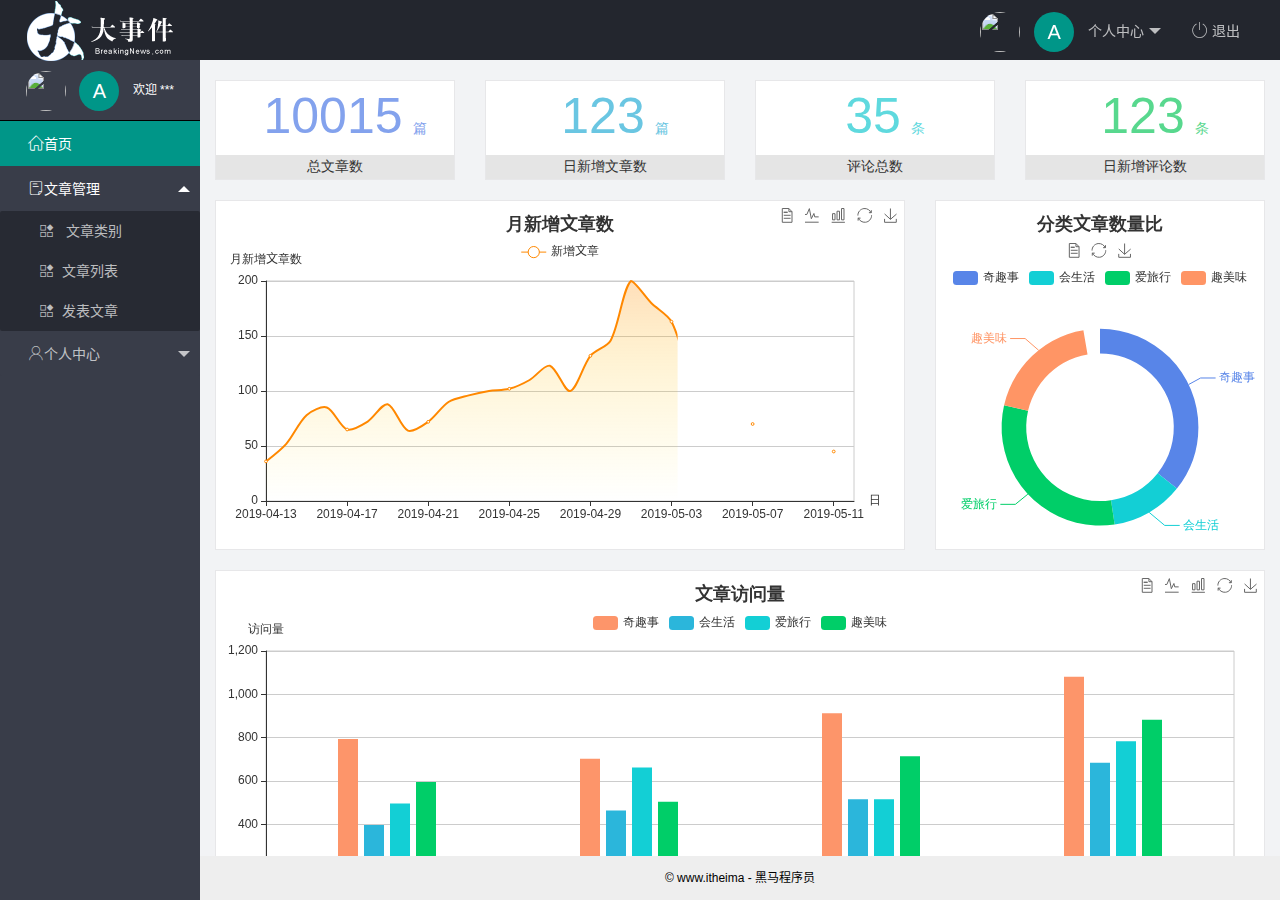
==== commit e80416c0: "个人中心功能完成" ====
--- a/index.html
+++ b/index.html
@@ -23,9 +23,9 @@
               个人中心
             </a>
             <dl class="layui-nav-child">
-              <dd><a href="">基本资料</a></dd>
-              <dd><a href="">更换头像</a></dd>
-              <dd><a href="">重置密码</a></dd>
+              <dd><a href="/user/user-info.html" target="fm">基本资料</a></dd>
+              <dd><a href="/user/user-avatar.html" target="fm">更换头像</a></dd>
+              <dd><a href="/user/user-pwd.html" target="fm">重置密码</a></dd>
             </dl>
           </li>
           <li class="layui-nav-item">
@@ -79,17 +79,17 @@
               >
               <dl class="layui-nav-child">
                 <dd>
-                  <a href="javascript:;"
+                  <a href="/user/user-info.html" target="fm"
                     ><i class="layui-icon layui-icon-app"></i>基本资料</a
                   >
                 </dd>
                 <dd>
-                  <a href="javascript:;"
+                  <a href="/user/user-avatar.html" target="fm"
                     ><i class="layui-icon layui-icon-app"></i>更换头像</a
                   >
                 </dd>
                 <dd>
-                  <a href="javascript:;"
+                  <a href="/user/user-pwd.html" target="fm"
                     ><i class="layui-icon layui-icon-app"></i>重置密码</a
                   >
                 </dd>
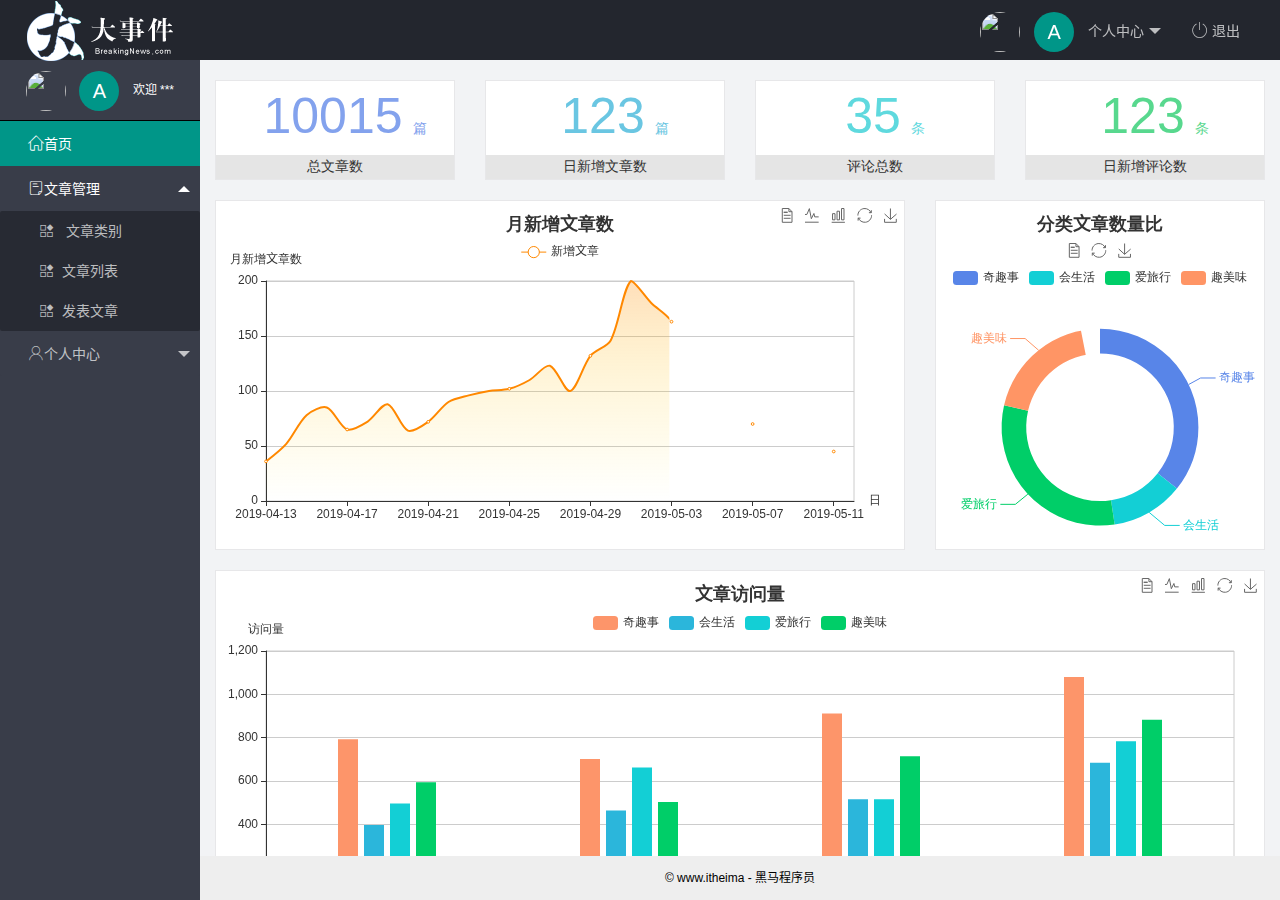
==== commit 599c16fb: "文章管理功能完成" ====
--- a/index.html
+++ b/index.html
@@ -57,17 +57,17 @@
               >
               <dl class="layui-nav-child">
                 <dd>
-                  <a href="javascript:;">
+                  <a href="/article/art-cate.html" target="fm">
                     <i class="layui-icon layui-icon-app"></i> 文章类别</a
                   >
                 </dd>
                 <dd>
-                  <a href="javascript:;"
+                  <a id="art-pubs" href="/article/art-list.html" target="fm"
                     ><i class="layui-icon layui-icon-app"></i>文章列表</a
                   >
                 </dd>
                 <dd>
-                  <a href="javascript:;"
+                  <a href="/article/art-pub.html" target="fm"
                     ><i class="layui-icon layui-icon-app"></i>发表文章</a
                   >
                 </dd>
